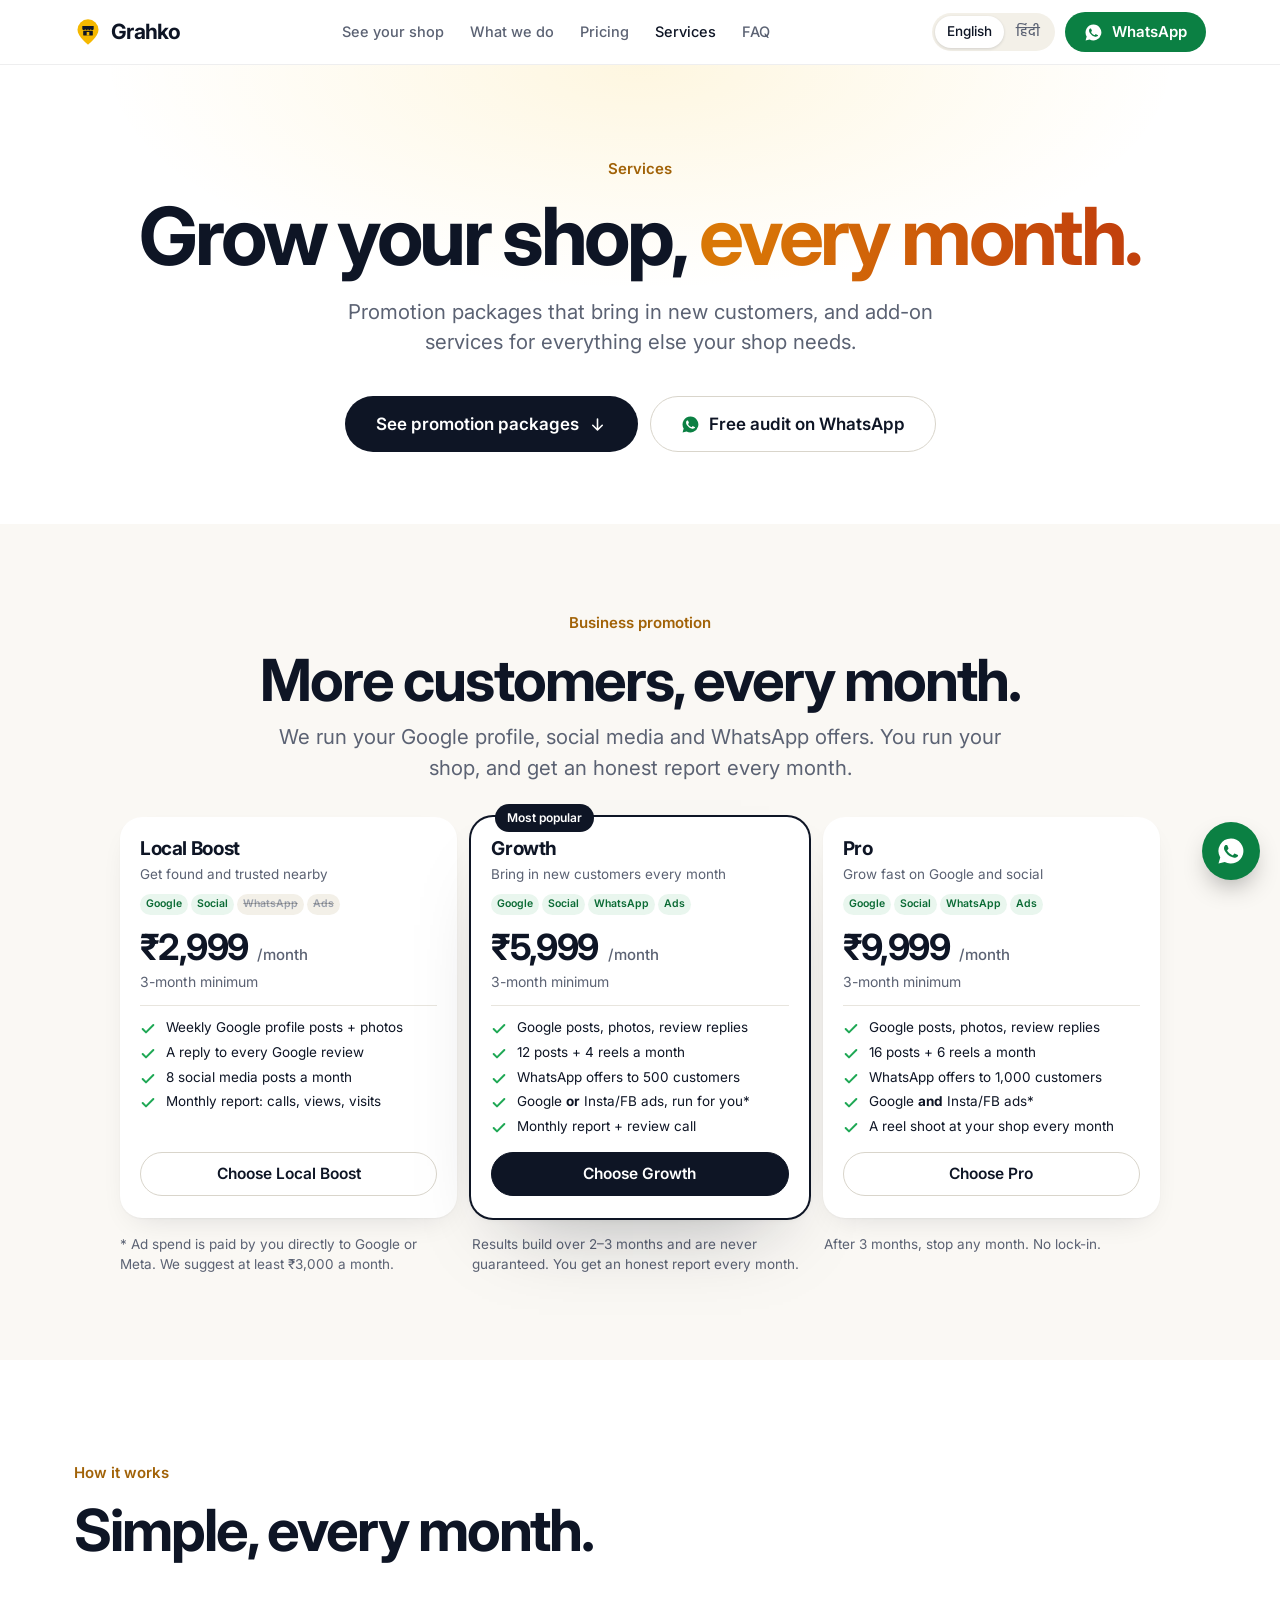
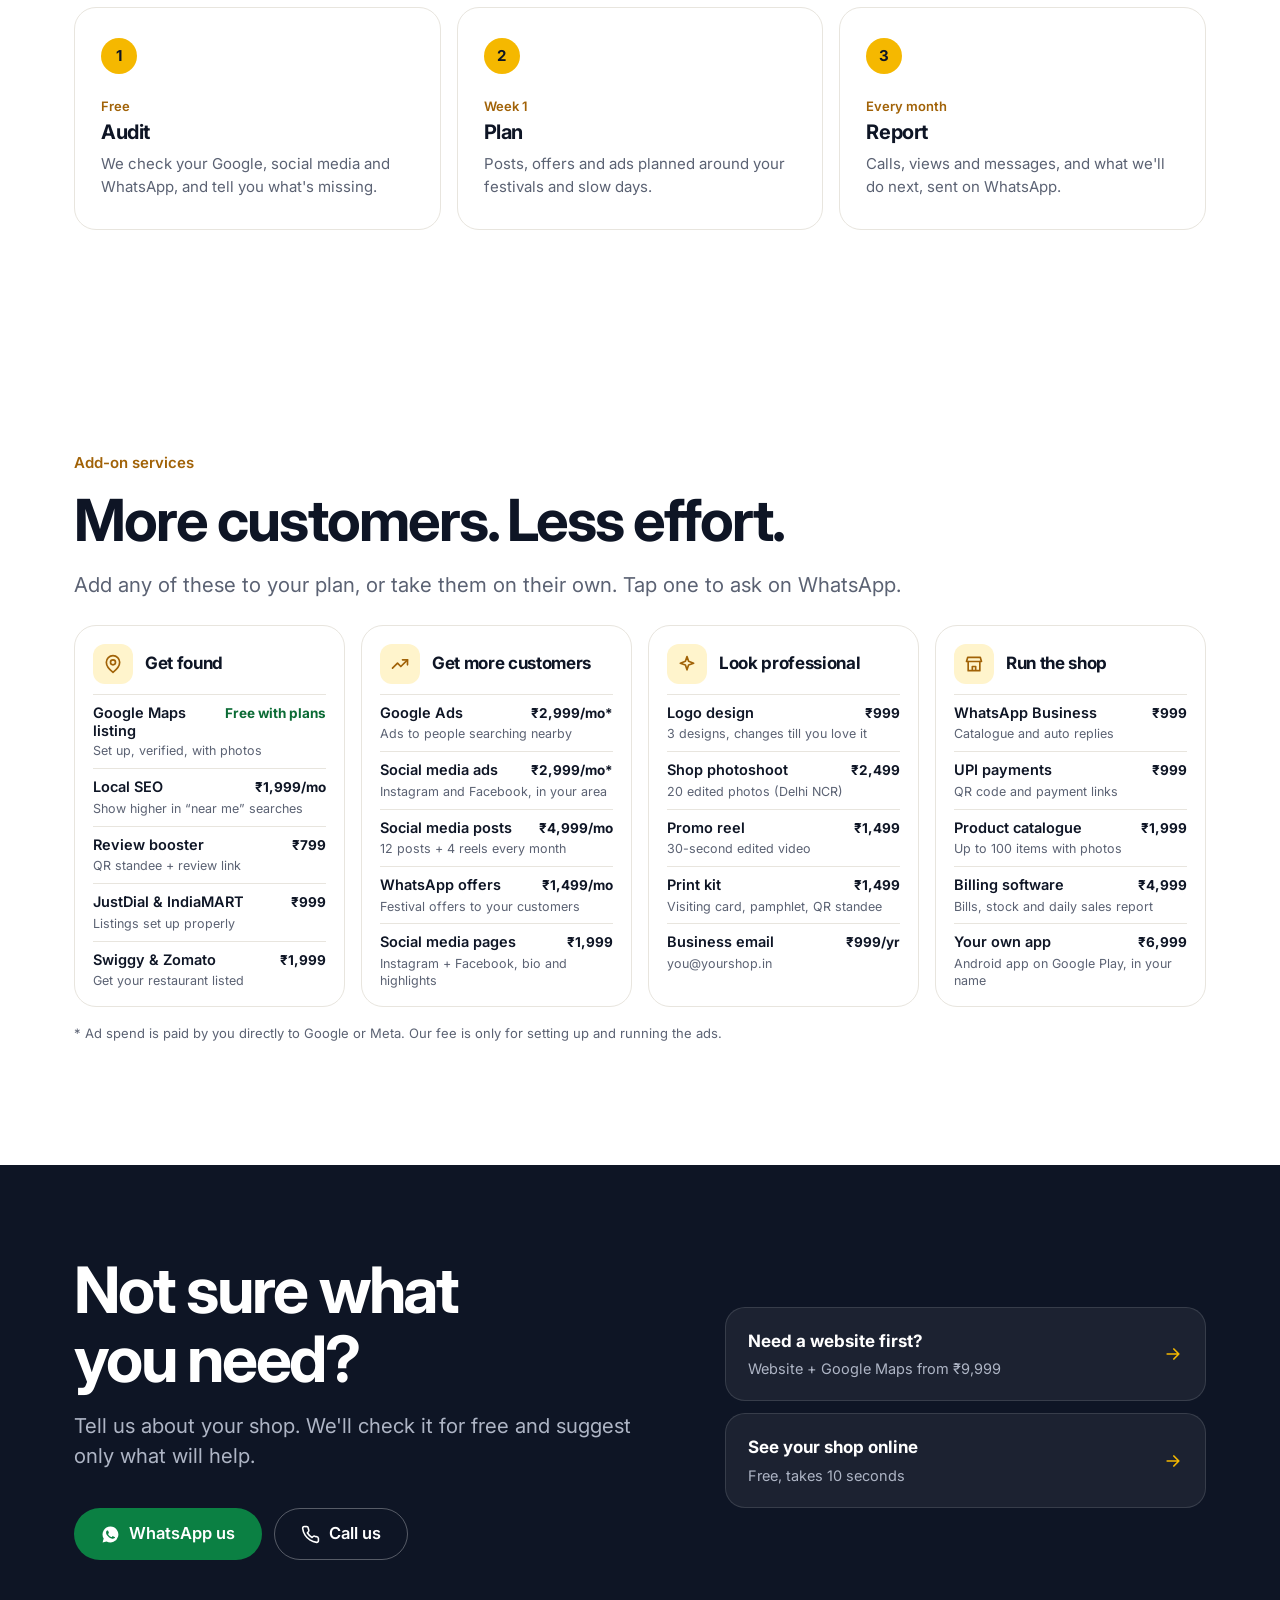
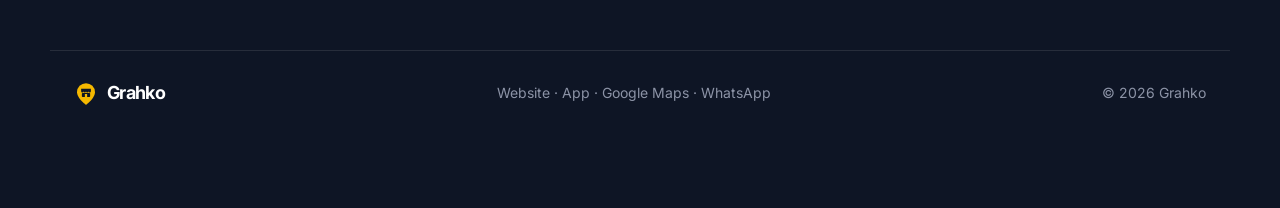
==== services.html @ cca37cfd "Services page with promotion packages; calmer mobile layout - New Services page (services.html, /ser" ====
<!doctype html>
<html lang="en" data-lang="en">
<head>
<meta charset="utf-8">
<meta name="viewport" content="width=device-width, initial-scale=1">
<title>Services: business promotion and add-ons | Grahko</title>
<meta name="description" content="Monthly business promotion for shops (Google profile, social media, WhatsApp offers and ads) and 20 add-on services: logo, photoshoot, reels, UPI payments, billing software and more. From Grahko.">
<meta name="robots" content="index,follow,max-image-preview:large">
<link rel="canonical" href="https://grahko.in/services">
<link rel="alternate" hreflang="en-IN" href="https://grahko.in/services">
<link rel="alternate" hreflang="hi-IN" href="https://grahko.in/services?lang=hi">
<link rel="alternate" hreflang="x-default" href="https://grahko.in/services">
<meta name="theme-color" content="#FFFFFF">
<link rel="icon" href="data:image/svg+xml,%3Csvg xmlns='http://www.w3.org/2000/svg' viewBox='0 0 64 64'%3E%3Cpath d='M32 61S8 43 8 27a24 24 0 0 1 48 0c0 16-24 34-24 34z' fill='%23F5B800'/%3E%3Cpath d='M19 18h26v6.5a3.25 3.25 0 0 1-6.5 0 3.25 3.25 0 0 1-6.5 0 3.25 3.25 0 0 1-6.5 0 3.25 3.25 0 0 1-6.5 0z' fill='%230E1525'/%3E%3Crect x='21' y='29' width='22' height='11' rx='2' fill='%230E1525'/%3E%3Crect x='29' y='32' width='6' height='8' fill='%23F5B800'/%3E%3C/svg%3E">
<meta property="og:type" content="website">
<meta property="og:site_name" content="Grahko">
<meta property="og:title" content="Grow your shop, every month | Grahko">
<meta property="og:description" content="Business promotion packages from ₹2,999 a month, and 20 add-on services for shops.">
<meta property="og:url" content="https://grahko.in/services">
<meta property="og:image" content="https://grahko.in/og-image.png">
<meta property="og:image:width" content="1200">
<meta property="og:image:height" content="630">
<meta property="og:locale" content="en_IN">
<meta property="og:locale:alternate" content="hi_IN">
<meta name="twitter:card" content="summary_large_image">
<meta name="twitter:title" content="Grow your shop, every month | Grahko">
<meta name="twitter:image" content="https://grahko.in/og-image.png">
<script type="application/ld+json">
{
 "@context": "https://schema.org",
 "@type": "OfferCatalog",
 "name": "Grahko business promotion packages",
 "url": "https://grahko.in/services",
 "provider": { "@id": "https://grahko.in/#business" },
 "itemListElement": [
  { "@type": "Offer", "price": "2999", "priceCurrency": "INR", "itemOffered": { "@type": "Service", "name": "Local Boost", "description": "Weekly Google Business Profile posts and photos, replies to every review, 8 social media posts a month and a monthly report" } },
  { "@type": "Offer", "price": "5999", "priceCurrency": "INR", "itemOffered": { "@type": "Service", "name": "Growth", "description": "Google profile upkeep, 12 posts and 4 reels a month, WhatsApp offers to 500 customers, and Google or Instagram/Facebook ads managed (ad spend separate)" } },
  { "@type": "Offer", "price": "9999", "priceCurrency": "INR", "itemOffered": { "@type": "Service", "name": "Pro", "description": "Google profile upkeep, 16 posts and 6 reels a month, WhatsApp offers to 1,000 customers, Google and Instagram/Facebook ads managed, a monthly reel shoot and a planning call" } }
 ]
}
</script>
<link rel="preconnect" href="https://fonts.googleapis.com">
<link rel="preconnect" href="https://fonts.gstatic.com" crossorigin>
<link href="https://fonts.googleapis.com/css2?family=Inter:wght@400;500;600;700;800&family=Hind:wght@400;500;600;700&display=swap" rel="stylesheet">
<link rel="stylesheet" href="styles.css">
</head>
<body class="page-services">

<svg width="0" height="0" style="position:absolute" aria-hidden="true">
  <symbol id="logo" viewBox="0 0 64 64"><path d="M32 61S8 43 8 27a24 24 0 0 1 48 0c0 16-24 34-24 34z" fill="#F5B800"/><path d="M19 18h26v6.5a3.25 3.25 0 0 1-6.5 0 3.25 3.25 0 0 1-6.5 0 3.25 3.25 0 0 1-6.5 0 3.25 3.25 0 0 1-6.5 0z" fill="#0E1525"/><rect x="21" y="29" width="22" height="11" rx="2" fill="#0E1525"/><rect x="29" y="32" width="6" height="8" fill="#F5B800"/></symbol>
  <symbol id="i-wa" viewBox="0 0 24 24"><path fill="currentColor" d="M12 2a10 10 0 0 0-8.6 15.1L2 22l5-1.3A10 10 0 1 0 12 2Zm5.3 14.1c-.2.6-1.3 1.2-1.8 1.2-.5.1-1 .2-3.3-.7-2.8-1.1-4.5-3.9-4.7-4.1-.1-.2-1.1-1.5-1.1-2.8s.7-2 .9-2.3c.2-.3.5-.3.7-.3h.5c.2 0 .4 0 .6.5l.8 2c.1.2.1.4 0 .5l-.4.6-.4.4c-.1.2-.3.3-.1.6.2.3.8 1.3 1.7 2.1 1.2 1 2.1 1.3 2.4 1.5.3.1.5.1.6-.1l.9-1c.2-.3.4-.2.6-.1l1.9.9c.3.1.5.2.5.3.1.2.1.7-.1 1.3Z"/></symbol>
  <symbol id="i-globe" viewBox="0 0 24 24"><circle cx="12" cy="12" r="10"/><path d="M2 12h20M12 2a15.3 15.3 0 0 1 4 10 15.3 15.3 0 0 1-4 10 15.3 15.3 0 0 1-4-10 15.3 15.3 0 0 1 4-10z"/></symbol>
  <symbol id="i-phone" viewBox="0 0 24 24"><rect x="5" y="2" width="14" height="20" rx="3"/><path d="M11 18h2"/></symbol>
  <symbol id="i-pin" viewBox="0 0 24 24"><path d="M20 10c0 6-8 12-8 12s-8-6-8-12a8 8 0 0 1 16 0Z"/><circle cx="12" cy="10" r="3"/></symbol>
  <symbol id="i-chat" viewBox="0 0 24 24"><path d="M7.9 20A9 9 0 1 0 4 16.1L2 22Z"/></symbol>
  <symbol id="i-call" viewBox="0 0 24 24"><path d="M22 16.9v3a2 2 0 0 1-2.2 2 19.8 19.8 0 0 1-8.6-3.1 19.5 19.5 0 0 1-6-6A19.8 19.8 0 0 1 2.1 4.2 2 2 0 0 1 4.1 2h3a2 2 0 0 1 2 1.7c.1.9.4 1.8.7 2.7a2 2 0 0 1-.5 2.1L8 9.8a16 16 0 0 0 6 6l1.3-1.3a2 2 0 0 1 2.1-.4c.9.3 1.8.6 2.7.7a2 2 0 0 1 1.7 2Z"/></symbol>
  <symbol id="i-check" viewBox="0 0 24 24"><path d="M20 6 9 17l-5-5"/></symbol>
  <symbol id="i-x" viewBox="0 0 24 24"><path d="M18 6 6 18M6 6l12 12"/></symbol>
  <symbol id="i-arrow" viewBox="0 0 24 24"><path d="M5 12h14M13 6l6 6-6 6"/></symbol>
  <symbol id="i-down" viewBox="0 0 24 24"><path d="M12 5v14M6 13l6 6 6-6"/></symbol>
  <symbol id="i-mic" viewBox="0 0 24 24"><rect x="9" y="2" width="6" height="12" rx="3"/><path d="M19 10v2a7 7 0 0 1-14 0v-2M12 19v3"/></symbol>
  <symbol id="i-camera" viewBox="0 0 24 24"><path d="M14.5 4h-5L7 7H4a2 2 0 0 0-2 2v9a2 2 0 0 0 2 2h16a2 2 0 0 0 2-2V9a2 2 0 0 0-2-2h-3z"/><circle cx="12" cy="13" r="3"/></symbol>
  <symbol id="i-sound" viewBox="0 0 24 24"><path d="M11 5 6 9H2v6h4l5 4z"/><path d="M15.5 8.5a5 5 0 0 1 0 7M19 5a10 10 0 0 1 0 14"/></symbol>
  <symbol id="i-share" viewBox="0 0 24 24"><circle cx="18" cy="5" r="3"/><circle cx="6" cy="12" r="3"/><circle cx="18" cy="19" r="3"/><path d="m8.6 13.5 6.8 4M15.4 6.5l-6.8 4"/></symbol>
  <symbol id="i-copy" viewBox="0 0 24 24"><rect x="9" y="9" width="13" height="13" rx="2"/><path d="M5 15H4a2 2 0 0 1-2-2V4a2 2 0 0 1 2-2h9a2 2 0 0 1 2 2v1"/></symbol>
  <symbol id="i-mail" viewBox="0 0 24 24"><rect x="2" y="4" width="20" height="16" rx="2"/><path d="m22 7-10 6L2 7"/></symbol>
  <symbol id="i-menu" viewBox="0 0 24 24"><path d="M4 8h16M4 16h16"/></symbol>
  <symbol id="i-store" viewBox="0 0 24 24"><path d="M3 9h18l-1.5-5h-15z"/><path d="M5 9v11h14V9M10 20v-5h4v5"/></symbol>
  <symbol id="i-calc" viewBox="0 0 24 24"><path d="M3 17l6-6 4 4 8-8"/><path d="M15 7h6v6"/></symbol>
  <symbol id="i-scale" viewBox="0 0 24 24"><path d="M12 3v18M5 21h14M3 7h18M6 7l-3 7a3 3 0 0 0 6 0zM18 7l-3 7a3 3 0 0 0 6 0z"/></symbol>
  <symbol id="i-tag" viewBox="0 0 24 24"><path d="M12.6 2.6A2 2 0 0 0 11.2 2H4a2 2 0 0 0-2 2v7.2a2 2 0 0 0 .6 1.4l8.7 8.7a2.4 2.4 0 0 0 3.4 0l6.6-6.6a2.4 2.4 0 0 0 0-3.4z"/><circle cx="7.5" cy="7.5" r="1.5"/></symbol>
  <symbol id="i-steps" viewBox="0 0 24 24"><circle cx="12" cy="12" r="10"/><path d="M12 6v6l4 2"/></symbol>
  <symbol id="i-info" viewBox="0 0 24 24"><circle cx="12" cy="12" r="10"/><path d="M12 16v-4M12 8h.01"/></symbol>
  <symbol id="i-help" viewBox="0 0 24 24"><circle cx="12" cy="12" r="10"/><path d="M9.1 9a3 3 0 0 1 5.8 1c0 2-3 3-3 3M12 17h.01"/></symbol>
  <symbol id="i-calendar" viewBox="0 0 24 24"><rect x="3" y="4" width="18" height="18" rx="2"/><path d="M16 2v4M8 2v4M3 10h18"/></symbol>
  <symbol id="i-chart" viewBox="0 0 24 24"><path d="M3 3v18h18M7 16v-4M12 16V8M17 16v-7"/></symbol>
  <symbol id="i-spark" viewBox="0 0 24 24"><path d="M12 3l1.9 5.8L20 11l-6.1 2.2L12 19l-1.9-5.8L4 11l6.1-2.2z"/></symbol>
  <symbol id="i-gift" viewBox="0 0 24 24"><rect x="3" y="8" width="18" height="4" rx="1"/><path d="M12 8v13M19 12v7a2 2 0 0 1-2 2H7a2 2 0 0 1-2-2v-7M7.5 8a2.5 2.5 0 0 1 0-5C11 3 12 8 12 8s1-5 4.5-5a2.5 2.5 0 0 1 0 5"/></symbol>
  <symbol id="i-cart" viewBox="0 0 24 24"><circle cx="8" cy="21" r="1"/><circle cx="19" cy="21" r="1"/><path d="M2 2h3l2.7 12.4a2 2 0 0 0 2 1.6h9.7a2 2 0 0 0 2-1.6L23 6H6"/></symbol>
</svg>
<!-- ============ NAV ============ -->
<nav id="nav">
  <div class="wrap">
    <a href="/" class="logo" aria-label="Grahko, home"><svg aria-hidden="true"><use href="#logo"/></svg>Grahko</a>
    <div class="nav-links">
      <a href="/#studio" data-sec="studio"><span class="hi">अपनी दुकान देखिए</span><span class="en">See your shop</span></a>
      <a href="/#services" data-sec="services"><span class="hi">हम क्या करते हैं</span><span class="en">What we do</span></a>
      <a href="/#pricing" data-sec="pricing"><span class="hi">दाम</span><span class="en">Pricing</span></a>
      <a href="services.html" data-page="services" aria-current="page"><span class="hi">सर्विस</span><span class="en">Services</span></a>
      <a href="/#faq" data-sec="faq"><span class="hi">सवाल</span><span class="en">FAQ</span></a>
    </div>
    <div class="nav-right">
      <div class="offer-wrap" id="fest">
        <button type="button" class="offer-pill" id="offerBtn" aria-expanded="false" aria-controls="offerPop"><span class="live" aria-hidden="true"></span><svg class="i" aria-hidden="true"><use href="#i-gift"/></svg><span class="op-txt"><span class="en"><span class="js-fest-name"></span> offer</span><span class="hi"><span class="js-fest-name"></span> ऑफर</span></span></button>
        <div class="offer-pop" id="offerPop" hidden>
          <span class="op-eyebrow"><span class="en"><span class="js-fest-name"></span> offer</span><span class="hi"><span class="js-fest-name"></span> ऑफर</span></span>
          <b class="op-big"><span class="en">Save up to <span class="js-fest-save"></span></span><span class="hi"><span class="js-fest-save"></span> तक की बचत</span></b>
          <p><span class="en">On every plan. Festival shoppers search Google first, so get online before the rush.</span><span class="hi">हर प्लान पर। त्योहार में लोग पहले Google पर ही ढूंढते हैं, इसलिए भीड़ से पहले ऑनलाइन आइए।</span></p>
          <span class="op-count"><span class="live" aria-hidden="true"></span><span class="en"><span class="js-fest-count"></span></span><span class="hi"><span class="js-fest-count"></span></span></span>
          <a class="btn btn-dark btn-sm" href="/#pricing"><span class="en">See offer prices</span><span class="hi">ऑफर वाले दाम देखें</span><svg class="i" aria-hidden="true"><use href="#i-arrow"/></svg></a>
        </div>
      </div>
      <div class="lang" role="group" aria-label="Language">
        <button type="button" data-set-lang="en" aria-pressed="true">English</button>
        <button type="button" data-set-lang="hi" aria-pressed="false">हिंदी</button>
      </div>
      <a class="btn btn-wa btn-sm nav-wa js-wa" href="#"><svg class="i i-fill" aria-hidden="true"><use href="#i-wa"/></svg>WhatsApp</a>
      <button type="button" class="menu-btn" id="menuBtn" aria-expanded="false" aria-controls="menu" aria-label="Menu"><svg class="i" aria-hidden="true"><use href="#i-menu"/></svg></button>
    </div>
  </div>
</nav>
<!-- Slide-in menu (phones and small laptops) -->
<div class="menu" id="menu" hidden>
  <div class="menu-sheet" role="dialog" aria-modal="true" aria-label="Menu">
    <div class="menu-head">
      <span class="logo"><svg aria-hidden="true"><use href="#logo"/></svg>Grahko</span>
      <button type="button" class="menu-close" id="menuClose" aria-label="Close"><svg class="i" aria-hidden="true"><use href="#i-x"/></svg></button>
    </div>
    <div class="menu-links">
      <a href="/#studio" data-sec="studio"><svg class="i" aria-hidden="true"><use href="#i-store"/></svg><span class="hi">अपनी दुकान देखिए</span><span class="en">See your shop</span></a>
      <a href="/#services" data-sec="services"><svg class="i" aria-hidden="true"><use href="#i-globe"/></svg><span class="hi">हम क्या करते हैं</span><span class="en">What we do</span></a>
      <a href="/#calc" data-sec="calc"><svg class="i" aria-hidden="true"><use href="#i-calc"/></svg><span class="hi">कितना फायदा</span><span class="en">Your gain</span></a>
      <a href="/#why" data-sec="why"><svg class="i" aria-hidden="true"><use href="#i-scale"/></svg><span class="hi">हम ही क्यों</span><span class="en">Why Grahko</span></a>
      <a href="/#pricing" data-sec="pricing"><svg class="i" aria-hidden="true"><use href="#i-tag"/></svg><span class="hi">दाम</span><span class="en">Pricing</span></a>
      <a href="services.html" data-page="services" aria-current="page"><svg class="i" aria-hidden="true"><use href="#i-spark"/></svg><span class="hi">सर्विस: प्रमोशन और ऐड-ऑन</span><span class="en">Services: promotion & add-ons</span></a>
      <a href="/#how" data-sec="how"><svg class="i" aria-hidden="true"><use href="#i-steps"/></svg><span class="hi">काम कैसे होता है</span><span class="en">How it works</span></a>
      <a href="/#work" data-sec="work"><svg class="i" aria-hidden="true"><use href="#i-info"/></svg><span class="hi">हमारे बारे में</span><span class="en">About us</span></a>
      <a href="/#faq" data-sec="faq"><svg class="i" aria-hidden="true"><use href="#i-help"/></svg><span class="hi">आपके सवाल</span><span class="en">FAQ</span></a>
      <a href="/#contact" data-sec="contact"><svg class="i" aria-hidden="true"><use href="#i-call"/></svg><span class="hi">संपर्क और पेमेंट</span><span class="en">Contact & payment</span></a>
    </div>
    <div class="menu-cta">
      <a class="btn btn-wa js-wa" href="#"><svg class="i i-fill" aria-hidden="true"><use href="#i-wa"/></svg>WhatsApp</a>
      <a class="btn btn-line js-call" href="#"><svg class="i" aria-hidden="true"><use href="#i-call"/></svg><span class="hi">कॉल करें</span><span class="en">Call</span></a>
    </div>
  </div>
</div>

<!-- ============ PAGE HERO ============ -->
<header class="page-hero" id="top">
  <div class="wrap">
    <span class="eyebrow"><span class="en">Services</span><span class="hi">सर्विस</span></span>
    <h1><span class="en">Grow your shop, <span class="soft">every month.</span></span><span class="hi">हर महीने, <span class="soft">ज़्यादा ग्राहक।</span></span></h1>
    <p class="lede"><span class="en">Promotion packages that bring in new customers, and add-on services for everything else your shop needs.</span><span class="hi">नए ग्राहक लाने वाले प्रमोशन पैकेज, और दुकान की बाकी हर ज़रूरत के लिए ऐड-ऑन सर्विस।</span></p>
    <div class="hero-cta">
      <a class="btn btn-dark" href="#promotion"><span class="en">See promotion packages</span><span class="hi">प्रमोशन पैकेज देखें</span><svg class="i" aria-hidden="true"><use href="#i-down"/></svg></a>
      <a class="btn btn-line js-audit" href="#"><svg class="i i-fill" style="color:var(--wa)" aria-hidden="true"><use href="#i-wa"/></svg><span class="en">Free audit on WhatsApp</span><span class="hi">WhatsApp पर फ्री जाँच</span></a>
    </div>
  </div>
</header>

<!-- ============ BUSINESS PROMOTION ============ -->
<section class="sand" id="promotion">
  <div class="wrap">
    <div class="head center reveal">
      <span class="eyebrow"><span class="en">Business promotion</span><span class="hi">बिज़नेस प्रमोशन</span></span>
      <h2><span class="en">More customers, every month.</span><span class="hi">हर महीने, नए ग्राहक।</span></h2>
      <p class="lede"><span class="en">We run your Google profile, social media and WhatsApp offers. You run your shop, and get an honest report every month.</span><span class="hi">आपका Google प्रोफाइल, सोशल मीडिया और WhatsApp ऑफर हम चलाएँगे। आप दुकान चलाइए, हर महीने सच्ची रिपोर्ट पाइए।</span></p>
    </div>
    <p class="swipe-hint"><span class="hi">खिसकाकर तीनों पैकेज देखिए →</span><span class="en">Swipe to see all three →</span></p>
    <div class="plans promo-plans">
      <div class="plan">
        <h3>Local Boost</h3>
        <p class="for"><span class="en">Get found and trusted nearby</span><span class="hi">पास के लोग ढूंढें और भरोसा करें</span></p>
        <div class="incl"><span class="on">Google</span><span class="on">Social</span><span>WhatsApp</span><span><span class="en">Ads</span><span class="hi">ऐड</span></span></div>
        <div class="price">₹2,999<small><span class="en">/month</span><span class="hi">/महीना</span></small></div>
        <div class="once"><span class="en">3-month minimum</span><span class="hi">कम से कम 3 महीने</span></div>
        <ul>
          <li><span class="en">Weekly Google profile posts + photos</span><span class="hi">हर हफ्ते Google पर पोस्ट + फोटो</span></li>
          <li><span class="en">A reply to every Google review</span><span class="hi">हर Google रिव्यू का जवाब</span></li>
          <li><span class="en">8 social media posts a month</span><span class="hi">हर महीने 8 सोशल मीडिया पोस्ट</span></li>
          <li><span class="en">Monthly report: calls, views, visits</span><span class="hi">हर महीने रिपोर्ट: कॉल, व्यू, विज़िट</span></li>
        </ul>
        <a class="btn btn-line js-pack" href="#" data-en="Local Boost promotion package (₹2,999/month)" data-hi="लोकल बूस्ट प्रमोशन पैकेज (₹2,999/महीना)"><span class="en">Choose Local Boost</span><span class="hi">लोकल बूस्ट चुनें</span></a>
      </div>
      <div class="plan is-rec">
        <span class="rec-tag"><span class="en">Most popular</span><span class="hi">सबसे ज़्यादा पसंद</span></span>
        <h3>Growth</h3>
        <p class="for"><span class="en">Bring in new customers every month</span><span class="hi">हर महीने नए ग्राहक लाइए</span></p>
        <div class="incl"><span class="on">Google</span><span class="on">Social</span><span class="on">WhatsApp</span><span class="on"><span class="en">Ads</span><span class="hi">ऐड</span></span></div>
        <div class="price">₹5,999<small><span class="en">/month</span><span class="hi">/महीना</span></small></div>
        <div class="once"><span class="en">3-month minimum</span><span class="hi">कम से कम 3 महीने</span></div>
        <ul>
          <li><span class="en">Google posts, photos, review replies</span><span class="hi">Google पर पोस्ट, फोटो, रिव्यू जवाब</span></li>
          <li><span class="en">12 posts + 4 reels a month</span><span class="hi">हर महीने 12 पोस्ट + 4 रील</span></li>
          <li><span class="en">WhatsApp offers to 500 customers</span><span class="hi">500 ग्राहकों तक WhatsApp ऑफर</span></li>
          <li><span class="en">Google <b>or</b> Insta/FB ads, run for you*</span><span class="hi">Google <b>या</b> Insta/FB ऐड, हम चलाएँगे*</span></li>
          <li><span class="en">Monthly report + review call</span><span class="hi">हर महीने रिपोर्ट + बातचीत</span></li>
        </ul>
        <a class="btn btn-line js-pack" href="#" data-en="Growth promotion package (₹5,999/month)" data-hi="ग्रोथ प्रमोशन पैकेज (₹5,999/महीना)"><span class="en">Choose Growth</span><span class="hi">ग्रोथ चुनें</span></a>
      </div>
      <div class="plan">
        <h3>Pro</h3>
        <p class="for"><span class="en">Grow fast on Google and social</span><span class="hi">Google और सोशल पर तेज़ी से बढ़िए</span></p>
        <div class="incl"><span class="on">Google</span><span class="on">Social</span><span class="on">WhatsApp</span><span class="on"><span class="en">Ads</span><span class="hi">ऐड</span></span></div>
        <div class="price">₹9,999<small><span class="en">/month</span><span class="hi">/महीना</span></small></div>
        <div class="once"><span class="en">3-month minimum</span><span class="hi">कम से कम 3 महीने</span></div>
        <ul>
          <li><span class="en">Google posts, photos, review replies</span><span class="hi">Google पर पोस्ट, फोटो, रिव्यू जवाब</span></li>
          <li><span class="en">16 posts + 6 reels a month</span><span class="hi">हर महीने 16 पोस्ट + 6 रील</span></li>
          <li><span class="en">WhatsApp offers to 1,000 customers</span><span class="hi">1,000 ग्राहकों तक WhatsApp ऑफर</span></li>
          <li><span class="en">Google <b>and</b> Insta/FB ads*</span><span class="hi">Google <b>और</b> Insta/FB दोनों ऐड*</span></li>
          <li><span class="en">A reel shoot at your shop every month</span><span class="hi">हर महीने दुकान पर रील शूट</span></li>
        </ul>
        <a class="btn btn-line js-pack" href="#" data-en="Pro promotion package (₹9,999/month)" data-hi="प्रो प्रमोशन पैकेज (₹9,999/महीना)"><span class="en">Choose Pro</span><span class="hi">प्रो चुनें</span></a>
      </div>
    </div>
    <ul class="promo-notes reveal">
      <li><span class="en">* Ad spend is paid by you directly to Google or Meta. We suggest at least ₹3,000 a month.</span><span class="hi">* ऐड का खर्चा आप सीधे Google या Meta को देते हैं। कम से कम ₹3,000 महीना रखिए।</span></li>
      <li><span class="en">Results build over 2–3 months and are never guaranteed. You get an honest report every month.</span><span class="hi">नतीजे 2–3 महीने में दिखते हैं, गारंटी कोई नहीं दे सकता। हर महीने सच्ची रिपोर्ट मिलेगी।</span></li>
      <li><span class="en">After 3 months, stop any month. No lock-in.</span><span class="hi">3 महीने के बाद जब चाहें बंद करें। कोई बंधन नहीं।</span></li>
    </ul>
  </div>
</section>

<!-- ============ HOW PROMOTION WORKS ============ -->
<section id="promo-how">
  <div class="wrap">
    <div class="head reveal">
      <span class="eyebrow"><span class="en">How it works</span><span class="hi">कैसे होता है</span></span>
      <h2><span class="en">Simple, every month.</span><span class="hi">हर महीने, आसान।</span></h2>
    </div>
    <div class="steps steps-3">
      <div class="step reveal"><div class="when"><span class="en">Free</span><span class="hi">फ्री</span></div><h3><span class="en">Audit</span><span class="hi">जाँच</span></h3><p><span class="en">We check your Google, social media and WhatsApp, and tell you what's missing.</span><span class="hi">हम आपका Google, सोशल मीडिया और WhatsApp देखकर बताते हैं कि क्या कमी है।</span></p></div>
      <div class="step reveal"><div class="when"><span class="en">Week 1</span><span class="hi">पहला हफ्ता</span></div><h3><span class="en">Plan</span><span class="hi">प्लान</span></h3><p><span class="en">Posts, offers and ads planned around your festivals and slow days.</span><span class="hi">आपके त्योहार और कम बिक्री वाले दिनों के हिसाब से पोस्ट, ऑफर और ऐड।</span></p></div>
      <div class="step reveal"><div class="when"><span class="en">Every month</span><span class="hi">हर महीने</span></div><h3><span class="en">Report</span><span class="hi">रिपोर्ट</span></h3><p><span class="en">Calls, views and messages, and what we'll do next, sent on WhatsApp.</span><span class="hi">कितने कॉल, व्यू और मैसेज आए, और आगे क्या करेंगे, WhatsApp पर।</span></p></div>
    </div>
  </div>
</section>

<!-- ============ ADD-ON SERVICES ============ -->
<section id="addons">
  <div class="wrap">
    <div class="head reveal">
      <span class="eyebrow"><span class="en">Add-on services</span><span class="hi">ऐड-ऑन सर्विस</span></span>
      <h2><span class="en">More customers. Less effort.</span><span class="hi">ज़्यादा ग्राहक, कम मेहनत।</span></h2>
      <p class="lede"><span class="en">Add any of these to your plan, or take them on their own. Tap one to ask on WhatsApp.</span><span class="hi">इनमें से कुछ भी अपने प्लान में जोड़िए या अलग से लीजिए। किसी पर भी टैप करके WhatsApp पर पूछिए।</span></p>
    </div>
    <div class="addons">
      <div class="ad-group reveal">
        <div class="ad-head"><span class="svc-ic"><svg class="i" aria-hidden="true"><use href="#i-pin"/></svg></span><h3><span class="en">Get found</span><span class="hi">ग्राहक आपको ढूंढें</span></h3></div>
        <ul>
          <li><a class="js-addon" href="#" data-en="Google Maps listing" data-hi="Google Maps पर दुकान"><span class="ad-top"><b><span class="en">Google Maps listing</span><span class="hi">Google Maps पर दुकान</span></b><em class="free"><span class="en">Free with plans</span><span class="hi">प्लान में फ्री</span></em></span><small><span class="en">Set up, verified, with photos</span><span class="hi">सेटअप, वेरिफ़िकेशन और फोटो</span></small></a></li>
          <li><a class="js-addon" href="#" data-en="Local SEO" data-hi="लोकल SEO"><span class="ad-top"><b><span class="en">Local SEO</span><span class="hi">लोकल SEO</span></b><em><span class="en">₹1,999/mo</span><span class="hi">₹1,999/माह</span></em></span><small><span class="en">Show higher in “near me” searches</span><span class="hi">“पास में” वाली खोज में ऊपर दिखें</span></small></a></li>
          <li><a class="js-addon" href="#" data-en="Google review booster" data-hi="रिव्यू बूस्टर"><span class="ad-top"><b><span class="en">Review booster</span><span class="hi">रिव्यू बूस्टर</span></b><em>₹799</em></span><small><span class="en">QR standee + review link</span><span class="hi">QR स्टैंडी + रिव्यू लिंक</span></small></a></li>
          <li><a class="js-addon" href="#" data-en="JustDial and IndiaMART listing" data-hi="JustDial और IndiaMART लिस्टिंग"><span class="ad-top"><b>JustDial & IndiaMART</b><em>₹999</em></span><small><span class="en">Listings set up properly</span><span class="hi">लिस्टिंग सही तरीके से सेटअप</span></small></a></li>
          <li><a class="js-addon" href="#" data-en="Swiggy and Zomato listing" data-hi="Swiggy और Zomato लिस्टिंग"><span class="ad-top"><b>Swiggy & Zomato</b><em>₹1,999</em></span><small><span class="en">Get your restaurant listed</span><span class="hi">रेस्टोरेंट लिस्ट करवाने में मदद</span></small></a></li>
        </ul>
      </div>
      <div class="ad-group reveal">
        <div class="ad-head"><span class="svc-ic"><svg class="i" aria-hidden="true"><use href="#i-calc"/></svg></span><h3><span class="en">Get more customers</span><span class="hi">ज़्यादा ग्राहक लाएँ</span></h3></div>
        <ul>
          <li><a class="js-addon" href="#" data-en="Google Ads" data-hi="Google ऐड"><span class="ad-top"><b><span class="en">Google Ads</span><span class="hi">Google ऐड</span></b><em><span class="en">₹2,999/mo*</span><span class="hi">₹2,999/माह*</span></em></span><small><span class="en">Ads to people searching nearby</span><span class="hi">पास में खोजने वालों को आपका ऐड</span></small></a></li>
          <li><a class="js-addon" href="#" data-en="Instagram and Facebook ads" data-hi="Instagram और Facebook ऐड"><span class="ad-top"><b><span class="en">Social media ads</span><span class="hi">सोशल मीडिया ऐड</span></b><em><span class="en">₹2,999/mo*</span><span class="hi">₹2,999/माह*</span></em></span><small><span class="en">Instagram and Facebook, in your area</span><span class="hi">Instagram और Facebook, आपके इलाके में</span></small></a></li>
          <li><a class="js-addon" href="#" data-en="Social media management" data-hi="सोशल मीडिया मैनेजमेंट"><span class="ad-top"><b><span class="en">Social media posts</span><span class="hi">सोशल मीडिया पोस्ट</span></b><em><span class="en">₹4,999/mo</span><span class="hi">₹4,999/माह</span></em></span><small><span class="en">12 posts + 4 reels every month</span><span class="hi">हर महीने 12 पोस्ट + 4 रील</span></small></a></li>
          <li><a class="js-addon" href="#" data-en="WhatsApp offer messages" data-hi="WhatsApp ऑफर मैसेज"><span class="ad-top"><b><span class="en">WhatsApp offers</span><span class="hi">WhatsApp ऑफर</span></b><em><span class="en">₹1,499/mo</span><span class="hi">₹1,499/माह</span></em></span><small><span class="en">Festival offers to your customers</span><span class="hi">त्योहार के ऑफर आपके ग्राहकों तक</span></small></a></li>
          <li><a class="js-addon" href="#" data-en="Instagram and Facebook page setup" data-hi="Instagram और Facebook पेज सेटअप"><span class="ad-top"><b><span class="en">Social media pages</span><span class="hi">सोशल मीडिया पेज</span></b><em>₹1,999</em></span><small><span class="en">Instagram + Facebook, bio and highlights</span><span class="hi">Instagram + Facebook, बायो और हाइलाइट्स</span></small></a></li>
        </ul>
      </div>
      <div class="ad-group reveal">
        <div class="ad-head"><span class="svc-ic"><svg class="i" aria-hidden="true"><use href="#i-spark"/></svg></span><h3><span class="en">Look professional</span><span class="hi">प्रोफेशनल पहचान</span></h3></div>
        <ul>
          <li><a class="js-addon" href="#" data-en="Logo design" data-hi="लोगो डिज़ाइन"><span class="ad-top"><b><span class="en">Logo design</span><span class="hi">लोगो डिज़ाइन</span></b><em>₹999</em></span><small><span class="en">3 designs, changes till you love it</span><span class="hi">3 डिज़ाइन, पसंद आने तक बदलाव</span></small></a></li>
          <li><a class="js-addon" href="#" data-en="Shop photoshoot" data-hi="दुकान का फोटोशूट"><span class="ad-top"><b><span class="en">Shop photoshoot</span><span class="hi">दुकान का फोटोशूट</span></b><em>₹2,499</em></span><small><span class="en">20 edited photos (Delhi NCR)</span><span class="hi">20 एडिट की हुई फोटो (दिल्ली NCR)</span></small></a></li>
          <li><a class="js-addon" href="#" data-en="Promo reel" data-hi="प्रोमो रील"><span class="ad-top"><b><span class="en">Promo reel</span><span class="hi">प्रोमो रील</span></b><em>₹1,499</em></span><small><span class="en">30-second edited video</span><span class="hi">30 सेकंड का एडिट किया वीडियो</span></small></a></li>
          <li><a class="js-addon" href="#" data-en="Print kit (visiting card, pamphlet, QR standee)" data-hi="प्रिंट किट (विज़िटिंग कार्ड, पर्चा, QR स्टैंडी)"><span class="ad-top"><b><span class="en">Print kit</span><span class="hi">प्रिंट किट</span></b><em>₹1,499</em></span><small><span class="en">Visiting card, pamphlet, QR standee</span><span class="hi">विज़िटिंग कार्ड, पर्चा, QR स्टैंडी</span></small></a></li>
          <li><a class="js-addon" href="#" data-en="Business email" data-hi="बिज़नेस ईमेल"><span class="ad-top"><b><span class="en">Business email</span><span class="hi">बिज़नेस ईमेल</span></b><em><span class="en">₹999/yr</span><span class="hi">₹999/साल</span></em></span><small>you@yourshop.in</small></a></li>
        </ul>
      </div>
      <div class="ad-group reveal">
        <div class="ad-head"><span class="svc-ic"><svg class="i" aria-hidden="true"><use href="#i-store"/></svg></span><h3><span class="en">Run the shop</span><span class="hi">दुकान चलाना आसान</span></h3></div>
        <ul>
          <li><a class="js-addon" href="#" data-en="WhatsApp Business setup" data-hi="WhatsApp बिज़नेस सेटअप"><span class="ad-top"><b><span class="en">WhatsApp Business</span><span class="hi">WhatsApp बिज़नेस</span></b><em>₹999</em></span><small><span class="en">Catalogue and auto replies</span><span class="hi">कैटलॉग और अपने आप जवाब</span></small></a></li>
          <li><a class="js-addon" href="#" data-en="UPI and online payments" data-hi="UPI और ऑनलाइन पेमेंट"><span class="ad-top"><b><span class="en">UPI payments</span><span class="hi">UPI पेमेंट</span></b><em>₹999</em></span><small><span class="en">QR code and payment links</span><span class="hi">QR कोड और पेमेंट लिंक</span></small></a></li>
          <li><a class="js-addon" href="#" data-en="Product catalogue" data-hi="प्रोडक्ट कैटलॉग"><span class="ad-top"><b><span class="en">Product catalogue</span><span class="hi">प्रोडक्ट कैटलॉग</span></b><em>₹1,999</em></span><small><span class="en">Up to 100 items with photos</span><span class="hi">फोटो के साथ 100 सामान तक</span></small></a></li>
          <li><a class="js-addon" href="#" data-en="Billing and stock software" data-hi="बिलिंग और स्टॉक सॉफ्टवेयर"><span class="ad-top"><b><span class="en">Billing software</span><span class="hi">बिलिंग सॉफ्टवेयर</span></b><em>₹4,999</em></span><small><span class="en">Bills, stock and daily sales report</span><span class="hi">बिल, स्टॉक और रोज़ की बिक्री</span></small></a></li>
          <li><a class="js-addon" href="#" data-en="Android app" data-hi="Android ऐप"><span class="ad-top"><b><span class="en">Your own app</span><span class="hi">अपना ऐप</span></b><em>₹6,999</em></span><small><span class="en">Android app on Google Play, in your name</span><span class="hi">Google Play पर आपके नाम का ऐप</span></small></a></li>
        </ul>
      </div>
    </div>
    <p class="ad-note"><span class="en">* Ad spend is paid by you directly to Google or Meta. Our fee is only for setting up and running the ads.</span><span class="hi">* ऐड का खर्चा आप सीधे Google या Meta को देते हैं। हमारी फीस सिर्फ ऐड सेट करने और चलाने की है।</span></p>
  </div>
</section>

<!-- ============ CONTACT ============ -->
<section class="contact cta-band" id="contact">
  <div class="wrap">
    <div>
      <h2><span class="en">Not sure what you need?</span><span class="hi">समझ नहीं आ रहा क्या चाहिए?</span></h2>
      <p class="lede"><span class="en">Tell us about your shop. We'll check it for free and suggest only what will help.</span><span class="hi">अपनी दुकान के बारे में बताइए। हम फ्री में जाँचकर सिर्फ वही बताएँगे जो सच में काम आए।</span></p>
      <div class="contact-btns">
        <a class="btn btn-wa js-audit" href="#"><svg class="i i-fill" aria-hidden="true"><use href="#i-wa"/></svg><span class="hi">WhatsApp करें</span><span class="en">WhatsApp us</span></a>
        <a class="btn btn-line js-call" href="#"><svg class="i" aria-hidden="true"><use href="#i-call"/></svg><span class="hi">कॉल करें</span><span class="en">Call us</span></a>
      </div>
    </div>
    <div class="cta-side">
      <a class="cta-card" href="/#pricing"><b><span class="en">Need a website first?</span><span class="hi">पहले वेबसाइट चाहिए?</span></b><span><span class="en">Website + Google Maps from <span class="js-from">₹4,999</span></span><span class="hi">वेबसाइट + Google Maps <span class="js-from">₹4,999</span> से</span></span><svg class="i" aria-hidden="true"><use href="#i-arrow"/></svg></a>
      <a class="cta-card" href="/#studio"><b><span class="en">See your shop online</span><span class="hi">अपनी दुकान ऑनलाइन देखिए</span></b><span><span class="en">Free, takes 10 seconds</span><span class="hi">फ्री, सिर्फ 10 सेकंड</span></span><svg class="i" aria-hidden="true"><use href="#i-arrow"/></svg></a>
    </div>
  </div>
</section>

<footer>
  <div class="wrap">
    <span class="logo"><svg aria-hidden="true"><use href="#logo"/></svg>Grahko</span>
    <span><span class="hi">वेबसाइट · ऐप · Google Maps · WhatsApp</span><span class="en">Website · App · Google Maps · WhatsApp</span></span>
    <span>© <span class="js-year"></span> Grahko</span>
  </div>
</footer>

<a class="fab js-wa" href="#" aria-label="WhatsApp"><svg viewBox="0 0 24 24"><use href="#i-wa"/></svg></a>

<script src="config.js"></script>
<script>
  const $ = s => document.querySelector(s);
  const $$ = s => document.querySelectorAll(s);
  const rupee = n => "₹" + Math.round(n).toLocaleString("en-IN");
  const waLink = msg => "https://wa.me/" + CONFIG.whatsapp + "?text=" + encodeURIComponent(msg);
  const reduced = window.matchMedia("(prefers-reduced-motion: reduce)").matches;
  const offerOn = () => new Date() <= new Date(OFFER.until + "T23:59:59+05:30");
  const priceNow = k => (offerOn() || !OFFER.regular[k]) ? PRICE[k] : OFFER.regular[k];
  const priceWas = k => (offerOn() && OFFER.regular[k]) ? OFFER.regular[k] : null;
  let lang = "en";

  // WhatsApp links carry what the visitor tapped
  function links(){
    const hi = lang === "hi";
    $$(".js-wa").forEach(a => a.href = waLink(hi ? "नमस्ते, मुझे अपने काम के लिए वेबसाइट/प्रमोशन के बारे में जानना है।" : "Hi, I'd like to know about websites and promotion for my business."));
    $$(".js-audit").forEach(a => a.href = waLink(hi ? "नमस्ते! मेरी दुकान की फ्री जाँच कर दीजिए: Google, सोशल मीडिया और WhatsApp।" : "Hi! Please do a free audit of my shop: Google, social media and WhatsApp."));
    $$(".js-pack").forEach(a => a.href = waLink(hi ? `नमस्ते! मुझे "${a.dataset.hi}" चाहिए।` : `Hi! I'd like the "${a.dataset.en}".`));
    $$(".js-addon").forEach(a => a.href = waLink(hi ? `नमस्ते! मुझे "${a.dataset.hi}" चाहिए।` : `Hi! I'd like "${a.dataset.en}".`));
    $$(".js-wa,.js-audit,.js-pack,.js-addon").forEach(a => { a.target = "_blank"; a.rel = "noopener"; });
    $$(".js-call").forEach(a => a.href = "tel:+" + CONFIG.whatsapp);
    $$(".js-from").forEach(el => el.textContent = rupee(priceNow("web")));
  }

  // Language: English by default, Hindi once the visitor picks it
  function setLang(l){
    lang = l;
    document.documentElement.dataset.lang = l;
    document.documentElement.lang = l;
    document.title = l === "hi" ? "सर्विस: बिज़नेस प्रमोशन और ऐड-ऑन | Grahko" : "Services: business promotion and add-ons | Grahko";
    $$("[data-set-lang]").forEach(b => b.setAttribute("aria-pressed", b.dataset.setLang === l ? "true" : "false"));
    links(); festival();
  }
  $$("[data-set-lang]").forEach(b => b.addEventListener("click", () => {
    setLang(b.dataset.setLang);
    try { localStorage.setItem("grahko-lang", b.dataset.setLang); } catch (e) {}
  }));

  // Festival offer pill in the nav
  function festival(){
    const end = new Date(FESTIVAL.orderBy + "T23:59:59+05:30");
    const days = Math.ceil((end - new Date()) / 86400000);
    const strip = $("#fest");
    if (days < 1) { strip.classList.remove("on"); return; }
    strip.classList.add("on");
    $$(".js-fest-count").forEach(el => {
      const hi = !!el.closest(".hi");
      el.textContent = days === 1 ? (hi ? "आज ऑर्डर का आखिरी दिन!" : "Today is the last day to order!")
                     : days === 2 ? (hi ? "कल ऑर्डर का आखिरी दिन!" : "Tomorrow is the last day to order!")
                     : (hi ? `ऑर्डर के लिए बस ${days} दिन बाकी` : `Only ${days} days left to order`);
    });
    $$(".js-fest-name").forEach(el => el.textContent = FESTIVAL[el.closest(".hi") ? "hi" : "en"]);
    const save = Math.max(0, ...Object.keys(OFFER.regular).map(k => priceWas(k) ? priceWas(k) - priceNow(k) : 0));
    $$(".js-fest-save").forEach(el => el.textContent = rupee(save));
    $(".op-big").style.display = save ? "" : "none";
  }
  const offerBtn = $("#offerBtn"), offerPop = $("#offerPop");
  const setOffer = open => { offerPop.hidden = !open; offerBtn.setAttribute("aria-expanded", open ? "true" : "false"); };
  offerBtn.addEventListener("click", e => { e.stopPropagation(); setOffer(offerPop.hidden); });
  offerPop.addEventListener("click", e => { if (e.target.closest("a")) setOffer(false); });
  document.addEventListener("click", e => { if (!offerPop.hidden && !e.target.closest("#fest")) setOffer(false); });

  // Menu
  const menu = $("#menu"), menuBtn = $("#menuBtn");
  function openMenu(){ menu.hidden = false; document.body.classList.add("menu-open"); requestAnimationFrame(() => menu.classList.add("open")); menuBtn.setAttribute("aria-expanded", "true"); $("#menuClose").focus(); }
  function closeMenu(){ menu.classList.remove("open"); document.body.classList.remove("menu-open"); menuBtn.setAttribute("aria-expanded", "false"); setTimeout(() => { menu.hidden = true; }, reduced ? 0 : 250); }
  menuBtn.addEventListener("click", openMenu);
  $("#menuClose").addEventListener("click", () => { closeMenu(); menuBtn.focus(); });
  menu.addEventListener("click", e => { if (e.target === menu || e.target.closest(".menu-links a")) closeMenu(); });
  document.addEventListener("keydown", e => {
    if (e.key !== "Escape") return;
    if (!menu.hidden) { closeMenu(); menuBtn.focus(); }
    if (!offerPop.hidden) { setOffer(false); offerBtn.focus(); }
  });

  // Sections ease in as they scroll into view
  if (!reduced && "IntersectionObserver" in window) {
    const rv = new IntersectionObserver(entries => entries.forEach(en => {
      if (en.isIntersecting) { en.target.classList.add("in"); rv.unobserve(en.target); }
    }), { rootMargin: "0px 0px -8% 0px" });
    $$(".reveal").forEach(el => rv.observe(el));
  } else $$(".reveal").forEach(el => el.classList.add("in"));

  // On phones the packages swipe sideways; start on the popular one
  const row = $(".promo-plans"), pop = $(".promo-plans .is-rec");
  if (row && pop && row.scrollWidth > row.clientWidth) row.scrollLeft = pop.offsetLeft - (row.clientWidth - pop.offsetWidth) / 2;

  $$(".js-year").forEach(s => s.textContent = new Date().getFullYear());
  let saved = null;
  try { saved = localStorage.getItem("grahko-lang"); } catch (e) {}
  const ql = new URLSearchParams(location.search).get("lang");
  setLang(ql === "en" || ql === "hi" ? ql : (saved === "hi" ? "hi" : "en"));
</script>
</body>
</html>
---- styles.css ----
:root{
    --ink:#0E1525; --ink-2:#283044; --muted:#5B6273; --faint:#6E7381;
    --line:#E8E5DE; --line-2:#D9D5CB;
    --bg:#FFFFFF; --sand:#FAF8F4; --sand-2:#F3F0E8;
    --gold:#F5B800; --gold-ink:#A16207; --gold-soft:#FFF4CC;
    --warm:linear-gradient(100deg,#D97706 10%,#C2410C 90%);   /* headline accent, AA for large text */
    --wa:#0B8043; --wa-dark:#096C38; --call:#1C64F2; --red:#D93F3F;
    --shop:#F5C518;            /* the phone preview's colour, set per business type */
    --font:"Inter","Hind",system-ui,-apple-system,"Segoe UI",sans-serif;
    --r:22px; --r-sm:14px;
    --shadow:0 1px 2px rgba(14,21,37,.04),0 12px 32px -16px rgba(14,21,37,.16);
    --shadow-lg:0 2px 6px rgba(14,21,37,.05),0 40px 80px -40px rgba(14,21,37,.35);
    --ease:cubic-bezier(.2,.8,.2,1);
  }
  *{box-sizing:border-box;margin:0;padding:0}
  html{scroll-behavior:smooth;-webkit-text-size-adjust:100%}
  body{font-family:var(--font);font-size:17px;line-height:1.6;color:var(--ink);background:var(--bg);-webkit-font-smoothing:antialiased;text-rendering:optimizeLegibility}
  h1,h2,h3{font-weight:700;line-height:1.08;letter-spacing:-.035em;text-wrap:balance}
  .lede{text-wrap:pretty}
  html[data-lang="hi"] h1,html[data-lang="hi"] h2,html[data-lang="hi"] h3,html[data-lang="hi"] .big-num{letter-spacing:0;line-height:1.25}
  a{color:inherit}
  button,input{font:inherit;color:inherit}
  :focus-visible{outline:2px solid var(--ink);outline-offset:3px;border-radius:8px}
  html[data-lang="hi"] .en, html[data-lang="en"] .hi{display:none !important}
  .visually-hidden{position:absolute;width:1px;height:1px;overflow:hidden;clip:rect(0 0 0 0);white-space:nowrap}
  .i{width:20px;height:20px;flex:none;fill:none;stroke:currentColor;stroke-width:2;stroke-linecap:round;stroke-linejoin:round}
  .i-fill{fill:currentColor;stroke:none}

  .wrap{max-width:1180px;margin:0 auto;padding:0 24px}
  section{padding:clamp(72px,11vh,120px) 0;scroll-margin-top:64px}
  .sand{background:var(--sand)}
  .head{max-width:760px;margin-bottom:clamp(32px,5vh,52px)}
  .head.center{margin-left:auto;margin-right:auto;text-align:center}
  .eyebrow{display:inline-block;font-size:15px;font-weight:600;color:var(--gold-ink);margin-bottom:14px;letter-spacing:0}
  h2{font-size:clamp(34px,4.8vw,58px)}
  .lede{margin-top:18px;font-size:clamp(18px,1.6vw,21px);line-height:1.5;color:var(--muted)}
  .head.center .lede{margin-left:auto;margin-right:auto;max-width:60ch}

  /* Buttons */
  .btn{display:inline-flex;align-items:center;justify-content:center;gap:9px;min-height:52px;padding:0 26px;border-radius:999px;border:1px solid transparent;font-weight:600;font-size:16.5px;line-height:1.2;text-decoration:none;text-align:center;cursor:pointer;transition:background .2s,border-color .2s,color .2s,transform .15s}
  .btn:active{transform:scale(.98)}
  .btn-dark{background:var(--ink);color:#fff}
  .btn-dark:hover{background:#000}
  .btn-wa{background:var(--wa);color:#fff}
  .btn-wa:hover{background:var(--wa-dark)}
  .btn-line{background:#fff;border-color:var(--line-2);color:var(--ink)}
  .btn-line:hover{border-color:var(--ink)}
  .btn-sm{min-height:40px;padding:0 18px;font-size:15px}
  .btn .i{width:19px;height:19px}
  .link{display:inline-flex;align-items:center;gap:6px;font-weight:600;text-decoration:none;color:var(--ink)}
  .link .i{width:17px;height:17px;transition:transform .2s}
  .link:hover .i{transform:translateX(3px)}

  /* Logo */
  .logo{display:inline-flex;align-items:center;gap:9px;font-weight:700;font-size:21px;letter-spacing:-.035em;text-decoration:none;color:var(--ink);white-space:nowrap}
  .logo svg{width:28px;height:28px;flex:none}

  /* Festival bar */
  /* Festival offer: a live pill in the nav; tap for details */
  .offer-wrap{display:none;position:relative}
  .offer-wrap.on{display:block}
  .offer-pill{position:relative;overflow:hidden;display:inline-flex;align-items:center;gap:7px;height:38px;padding:0 14px 0 12px;border-radius:999px;border:1px solid #F1CF6E;background:linear-gradient(180deg,#FFF9E0,#FFEDB0);color:#7A4300;font-size:14px;font-weight:600;cursor:pointer;white-space:nowrap}
  .offer-pill::after{content:"";position:absolute;inset:0;background:linear-gradient(110deg,transparent 30%,rgba(255,255,255,.85) 50%,transparent 70%);transform:translateX(-130%);animation:shine 3.4s ease-in-out infinite;pointer-events:none}
  .offer-pill .i{width:17px;height:17px;transform-origin:50% 60%;animation:wiggle 3.4s ease-in-out infinite}
  .live{position:relative;flex:none;width:8px;height:8px;border-radius:50%;background:#E5484D}
  .live::after{content:"";position:absolute;inset:0;border-radius:50%;background:#E5484D;animation:ping 1.5s cubic-bezier(0,0,.2,1) infinite}
  @keyframes ping{75%,100%{transform:scale(2.8);opacity:0}}
  @keyframes shine{0%,50%{transform:translateX(-130%)}80%,100%{transform:translateX(130%)}}
  @keyframes wiggle{0%,78%,100%{transform:rotate(0)}82%{transform:rotate(-14deg)}86%{transform:rotate(12deg)}90%{transform:rotate(-8deg)}94%{transform:rotate(4deg)}}
  .offer-pop{position:absolute;top:calc(100% + 12px);right:0;width:310px;background:#fff;border:1px solid var(--line);border-radius:22px;padding:22px;box-shadow:var(--shadow-lg);z-index:60;text-align:left}
  .offer-pop .op-eyebrow{display:block;font-size:13px;font-weight:600;color:var(--gold-ink)}
  .offer-pop .op-big{display:block;font-size:28px;font-weight:700;letter-spacing:-.035em;line-height:1.15;margin:4px 0 8px}
  .offer-pop p{font-size:14.5px;color:var(--muted);line-height:1.5}
  .op-count{display:inline-flex;align-items:center;gap:7px;margin:14px 0 16px;background:#FDECEC;color:#B42318;border-radius:999px;padding:4px 12px;font-size:13px;font-weight:600}
  .offer-pop .btn{width:100%}
  @media(max-width:600px){
    .offer-pill{padding:0 11px;gap:6px}
    .op-txt{display:none}
    .offer-pop{position:fixed;top:72px;left:16px;right:16px;width:auto}
  }
  @media (prefers-reduced-motion:reduce){.offer-pill::after,.offer-pill .i,.live::after{animation:none}}

  /* Nav */
  nav{position:sticky;top:0;z-index:50;background:rgba(255,255,255,.82);backdrop-filter:saturate(180%) blur(18px);-webkit-backdrop-filter:saturate(180%) blur(18px);border-bottom:1px solid rgba(14,21,37,.07)}
  nav .wrap{display:flex;align-items:center;justify-content:space-between;gap:16px;height:64px}
  .nav-links{display:none;gap:2px}
  .nav-links a{font-size:14.5px;font-weight:500;color:var(--muted);text-decoration:none;padding:7px 12px;border-radius:999px;transition:color .2s}
  .nav-links a:hover,.nav-links a[aria-current="true"]{color:var(--ink)}
  .nav-right{display:flex;align-items:center;gap:10px}
  .lang{display:flex;background:var(--sand-2);border-radius:999px;padding:3px}
  .lang button{border:0;background:transparent;border-radius:999px;padding:5px 12px;font-size:13.5px;font-weight:500;color:var(--muted);cursor:pointer}
  .lang button[aria-pressed="true"]{background:#fff;color:var(--ink);box-shadow:0 1px 3px rgba(14,21,37,.14)}
  .menu-btn{display:grid;place-items:center;width:40px;height:40px;border-radius:50%;border:0;background:transparent;cursor:pointer}
  .menu-btn:hover{background:var(--sand-2)}
  @media(min-width:1200px){.nav-links{display:flex}.menu-btn{display:none}}
  @media(max-width:560px){.nav-wa{display:none}}
  @media(max-width:400px){.lang button{padding:5px 9px}.nav-right{gap:6px}}

  .menu{position:fixed;inset:0;z-index:80;background:rgba(14,21,37,.35);opacity:0;transition:opacity .25s}
  .menu.open{opacity:1}
  .menu-sheet{position:absolute;top:0;right:0;bottom:0;width:min(380px,88vw);background:#fff;display:flex;flex-direction:column;transform:translateX(100%);transition:transform .3s var(--ease)}
  .menu.open .menu-sheet{transform:none}
  .menu-head{display:flex;align-items:center;justify-content:space-between;padding:12px 16px 12px 22px;border-bottom:1px solid var(--line)}
  .menu-close{width:42px;height:42px;border-radius:50%;border:0;background:var(--sand-2);cursor:pointer;display:grid;place-items:center}
  .menu-links{flex:1;overflow-y:auto;padding:10px 12px}
  .menu-links a{display:flex;align-items:center;gap:14px;padding:13px 10px;border-radius:14px;text-decoration:none;font-size:18px;font-weight:600;letter-spacing:-.01em}
  .menu-links a:hover,.menu-links a[aria-current="true"]{background:var(--sand)}
  .menu-links a .i{color:var(--muted);width:22px;height:22px}
  .menu-cta{display:grid;grid-template-columns:1fr 1fr;gap:10px;padding:14px 16px calc(16px + env(safe-area-inset-bottom));border-top:1px solid var(--line)}
  .menu-cta .btn{padding:0 12px;font-size:15.5px}
  body.menu-open{overflow:hidden}

  /* ================= Hero ================= */
  .hero{min-height:calc(100svh - 64px);display:flex;flex-direction:column;justify-content:center;padding:48px 0;text-align:center;scroll-margin-top:64px;background:radial-gradient(60% 55% at 50% 0%,rgba(245,184,0,.13),rgba(245,184,0,0) 70%)}
  .hero .eyebrow{display:inline-flex;align-items:center;gap:8px;background:var(--sand);border:1px solid var(--line);color:var(--ink-2);font-size:14px;font-weight:500;border-radius:999px;padding:6px 14px 6px 6px;margin-bottom:28px}
  .hero .eyebrow b{background:var(--ink);color:var(--gold);font-size:12px;font-weight:700;border-radius:999px;padding:3px 9px}
  .hero h1{font-size:clamp(46px,8.4vw,104px);letter-spacing:-.05em;line-height:.98;font-weight:700}
  .hero h1 .soft{background:var(--warm);-webkit-background-clip:text;background-clip:text;color:transparent;padding-bottom:.06em}
  html[data-lang="hi"] .hero h1{line-height:1.15;font-size:clamp(40px,7vw,86px)}
  .hero .lede{max-width:44ch;margin:26px auto 0;font-size:clamp(18px,1.9vw,22px);color:var(--muted)}
  .hero-cta{display:flex;justify-content:center;gap:12px;flex-wrap:wrap;margin-top:38px}
  .hero-cta .btn{min-height:56px;padding:0 30px;font-size:17px}
  .does{display:flex;justify-content:center;flex-wrap:wrap;gap:10px 34px;margin-top:clamp(36px,7vh,64px);color:var(--ink-2);font-size:16px;font-weight:500}
  .does span{display:inline-flex;align-items:center;gap:9px}
  .does .i{width:22px;height:22px;color:var(--gold-ink)}

  /* ================= Studio: live preview builder ================= */
  .studio{padding:clamp(16px,3vh,32px) 0 clamp(72px,11vh,120px)}
  .studio-head{margin-bottom:20px}
  .studio-head h2{font-size:clamp(26px,2.6vw,34px)}
  .studio-head p{color:var(--muted);margin-top:6px;font-size:16px}
  .stage{background:var(--sand);border-radius:36px;padding:clamp(20px,3vh,32px)}
  .stage-grid{display:grid;grid-template-columns:minmax(0,1fr) 380px;grid-template-areas:"build prev" "buy prev";gap:24px 48px;align-items:start}
  .stage-grid > *{min-width:0}
  .builder-col{grid-area:build}
  .preview{grid-area:prev;position:sticky;top:88px}
  .buy-col{grid-area:buy}

  .builder{background:#fff;border-radius:var(--r);padding:28px;box-shadow:var(--shadow)}
  .field + .field{margin-top:26px}
  .field > label,.field > .label{display:flex;flex-wrap:wrap;align-items:center;gap:10px;font-weight:600;font-size:16px;margin-bottom:10px}
  .num{width:24px;height:24px;border-radius:50%;background:var(--ink);color:#fff;display:grid;place-items:center;font-size:12.5px;font-weight:700;flex:none}
  .opt{font-weight:400;font-size:14px;color:var(--faint)}
  .name-row{display:flex;gap:8px}
  .inp{flex:1;min-width:0;width:100%;font-size:17px;font-weight:500;padding:13px 16px;border:1px solid var(--line-2);border-radius:var(--r-sm);background:#fff;outline:none;transition:border-color .2s,box-shadow .2s}
  .inp::placeholder{color:#8E929C;font-weight:400}
  .inp:focus{border-color:var(--ink);box-shadow:0 0 0 4px rgba(14,21,37,.07)}
  .mic{flex:none;width:52px;border-radius:var(--r-sm);border:1px solid var(--line-2);background:#fff;cursor:pointer;display:none;place-items:center}
  .mic.on{display:grid}
  .mic.listening{background:#FDE8E8;border-color:var(--red);color:var(--red);animation:pulse 1s infinite}
  @keyframes pulse{50%{transform:scale(1.05)}}
  .mic-hint{font-size:14px;color:var(--muted);min-height:4px;margin-top:6px}
  .sfx{display:flex;flex-wrap:wrap;gap:6px;margin-top:10px}
  .sfx:empty{display:none}
  .sfx button{border:1px solid var(--line-2);background:#fff;border-radius:999px;padding:4px 12px;font-size:13.5px;font-weight:500;cursor:pointer}
  .sfx button:hover{border-color:var(--ink)}
  .types{display:grid;grid-template-columns:repeat(4,1fr);gap:8px}
  .type{border:1px solid var(--line);background:#fff;border-radius:var(--r-sm);padding:12px 4px 10px;cursor:pointer;display:flex;flex-direction:column;align-items:center;gap:4px;font-size:13.5px;font-weight:500;line-height:1.2;text-align:center;transition:border-color .2s,background .2s}
  .type:hover{border-color:var(--line-2);background:var(--sand)}
  .type .em{font-size:22px;line-height:1.1}
  .type .short{display:none}
  .type[aria-pressed="true"]{border-color:var(--ink);background:var(--gold-soft);box-shadow:inset 0 0 0 1px var(--ink)}
  .photo-row{display:flex;gap:12px;align-items:center}
  .photo-btn{display:inline-flex;align-items:center;gap:8px;border:1px dashed var(--line-2);border-radius:var(--r-sm);padding:11px 16px;font-size:15px;font-weight:500;background:#fff;cursor:pointer}
  .photo-btn:hover{border-color:var(--ink)}
  .photo-thumb{width:48px;height:48px;border-radius:12px;background:center/cover no-repeat;display:none}
  .photo-thumb.on{display:block}
  .photo-clear{display:none;border:none;background:none;color:var(--muted);text-decoration:underline;font-size:14px;cursor:pointer}
  .photo-clear.on{display:inline}
  .photo-note{display:none;font-size:13.5px;color:var(--muted);margin-top:8px}
  .photo-note.on{display:block}
  .see-btn{display:none;width:100%;margin-top:24px}

  /* Preview column */
  .pv-top{display:flex;align-items:center;justify-content:center;gap:10px;margin-bottom:14px}
  .pv-label{font-size:14.5px;font-weight:500;color:var(--muted)}
  .listen{display:none;align-items:center;gap:6px;border:1px solid var(--line-2);background:#fff;border-radius:999px;padding:4px 12px;font-size:13.5px;font-weight:600;cursor:pointer}
  .listen .i{width:16px;height:16px}
  .listen.on{display:inline-flex}
  .listen.speaking{background:var(--gold-soft);border-color:var(--gold)}
  .phone{width:268px;height:550px;margin:0 auto;background:#0B0F1A;border-radius:46px;padding:11px;box-shadow:var(--shadow-lg),inset 0 0 0 2px #2A3142;position:relative}
  .phone::before{content:"";position:absolute;top:19px;left:50%;transform:translateX(-50%);width:76px;height:22px;border-radius:12px;background:#0B0F1A;z-index:6}
  .screen{background:#fff;height:100%;border-radius:36px;overflow:hidden;position:relative}
  .demo-tag{position:absolute;top:50px;left:50%;transform:translateX(-50%);z-index:7;background:rgba(14,21,37,.82);color:#fff;font-size:11.5px;font-weight:600;border-radius:999px;padding:2px 10px;white-space:nowrap;display:none}
  .phone.demo .demo-tag{display:block}
  .tabs{display:flex;justify-content:center;flex-wrap:wrap;gap:4px;margin:18px auto 0;background:#fff;border-radius:999px;padding:4px;width:max-content;max-width:100%;box-shadow:var(--shadow)}
  .tab{border:0;background:transparent;border-radius:999px;padding:6px 11px;font-size:13px;font-weight:500;color:var(--muted);cursor:pointer;white-space:nowrap}
  .tab[aria-selected="true"]{background:var(--ink);color:#fff}
  .pv-note{text-align:center;font-size:12.5px;color:var(--faint);margin-top:10px}

  /* Phone screens */
  .sbar{position:absolute;top:0;left:0;right:0;height:40px;z-index:6;display:flex;align-items:center;justify-content:space-between;padding:4px 22px 0 28px;font-size:11.5px;font-weight:600;color:var(--ink);pointer-events:none}
  .sbar svg{width:42px;height:11px}
  .screen[data-on="wa"] .sbar,.screen[data-on="book"] .sbar{color:#fff}
  .scr{position:absolute;inset:0;display:flex;flex-direction:column;font-size:12.5px;line-height:1.35;background:#fff;visibility:hidden;z-index:1;transition:visibility 0s .3s}
  .scr.active{visibility:visible;z-index:2;transition:none;animation:scrIn .35s var(--ease)}
  @keyframes scrIn{from{transform:translateX(100%)}to{transform:none}}
  .scroll{flex:1;min-height:0;overflow-y:auto;scrollbar-width:none;overscroll-behavior:contain}
  .scroll::-webkit-scrollbar{display:none}
  .stars{color:#F5A400;letter-spacing:.5px;font-size:10px}
  .open{color:#137a3d;font-weight:700}
  [data-ptoast]{cursor:pointer}

  /* 1. Website */
  .url{margin:42px 10px 6px;background:#F2F3F5;border-radius:999px;padding:4px 10px;font-size:10.5px;color:var(--muted);white-space:nowrap;overflow:hidden;text-overflow:ellipsis;text-align:center}
  .s-head{background:var(--shop);padding:12px 14px 14px;color:var(--ink)}
  .s-head .em{font-size:28px;line-height:1}
  .s-head b{display:block;font-size:19px;font-weight:700;letter-spacing:-.02em;line-height:1.12;margin-top:6px;word-break:break-word}
  .s-rate{display:flex;align-items:center;flex-wrap:wrap;gap:3px;font-size:10.5px;margin:4px 0 2px}
  .s-head small{display:block;font-size:10.5px;font-weight:500}
  .s-head .open{color:#0B5F2E}
  .s-tag{display:inline-block;margin-top:6px;background:rgba(255,255,255,.85);border-radius:999px;padding:1px 9px;font-size:10.5px;font-weight:600}
  .screen.has-photo .s-head{background:linear-gradient(180deg,rgba(0,0,0,.05),rgba(0,0,0,.7)),var(--photo) center/cover;color:#fff;padding-top:64px}
  .screen.has-photo .s-head .em{display:none}
  .screen.has-photo .s-head .open{color:#7CE3A6}
  .s-acts{display:grid;grid-template-columns:repeat(3,1fr);gap:6px;padding:10px 12px 0}
  .s-acts span,.g-acts span{display:flex;flex-direction:column;align-items:center;gap:1px;border-radius:10px;padding:6px 2px;font-size:14px;line-height:1.1}
  .s-acts span{background:#F4F5F7}
  .s-acts i,.g-acts i{font-style:normal;font-size:9.5px;font-weight:600}
  .s-offer{margin:10px 12px 0;background:#FFF4CC;border:1px dashed #E2B000;border-radius:10px;padding:7px 10px;font-size:11px;font-weight:600}
  .s-h{margin:14px 12px 6px;font-size:11.5px;font-weight:700}
  .s-items{display:flex;flex-direction:column;gap:5px;padding:0 12px}
  .s-item{display:flex;justify-content:space-between;gap:8px;background:#F4F5F7;border-radius:9px;padding:6px 10px;font-weight:500;font-size:11.5px}
  .s-item em{font-style:normal;font-weight:700;white-space:nowrap}
  .s-badges{display:grid;gap:6px;padding:12px 12px 0}
  .s-badges span{display:flex;align-items:center;gap:8px;font-size:11px;font-weight:500}
  .s-badges i{font-style:normal;flex:none;width:22px;height:22px;border-radius:7px;background:#F4F5F7;display:grid;place-items:center;font-size:11px}
  .s-rev,.g-review{margin:0 12px;background:#F4F5F7;border-radius:10px;padding:8px 10px;font-size:11px;line-height:1.4}
  .s-rev p{margin:2px 0 3px}
  .s-rev small,.g-review small{display:block;color:var(--muted);font-size:10px}
  .s-map,.g-map{position:relative;overflow:hidden;border-radius:10px;background:linear-gradient(90deg,transparent 46%,#fff 46%,#fff 54%,transparent 54%),linear-gradient(0deg,transparent 40%,#fff 40%,#fff 47%,transparent 47%),linear-gradient(35deg,transparent 60%,#fff 60%,#fff 64%,transparent 64%),#E3EAD9}
  .s-map{height:64px;margin:0 12px}
  .s-map i{position:absolute;left:50%;top:50%;transform:translate(-50%,-75%);font-style:normal;font-size:18px}
  .s-addr{margin:8px 12px 14px;font-size:10.5px;color:var(--muted);line-height:1.55}
  .s-btns{display:grid;grid-template-columns:1fr 1fr;gap:8px;padding:8px 10px 14px;background:#fff;box-shadow:0 -8px 14px -10px rgba(0,0,0,.25)}
  .s-btns button,.b-ok{border:none;cursor:pointer;color:#fff;font-weight:600;font-size:12.5px}
  .s-btns button{border-radius:12px;padding:9px 4px}

  /* 2. App */
  .a-top{padding:42px 12px 10px;background:var(--shop)}
  .a-row{display:flex;align-items:center;gap:9px}
  .a-icon{width:36px;height:36px;border-radius:11px;background:#fff;display:grid;place-items:center;font-size:19px;flex:none;box-shadow:0 2px 6px rgba(0,0,0,.12)}
  .screen.has-photo .a-icon{background:var(--photo) center/cover;font-size:0}
  .a-row small{display:block;font-size:10.5px;font-weight:600;opacity:.75}
  .a-row b{display:block;font-size:14px;line-height:1.15;word-break:break-word}
  .a-bell{margin-left:auto;font-size:15px}
  .a-search{margin-top:9px;background:#fff;border-radius:10px;padding:6px 10px;font-size:11px;color:var(--muted)}
  .a-banner{margin:10px 12px 0;background:var(--ink);color:#fff;border-radius:12px;padding:10px;font-size:11px;font-weight:600}
  .a-grid{display:grid;grid-template-columns:repeat(4,1fr);gap:5px;padding:10px 12px 0}
  .a-tile{background:#F4F5F7;border-radius:10px;padding:7px 2px;text-align:center;font-weight:500;font-size:9.5px;line-height:1.2}
  .a-tile i{display:block;font-style:normal;font-size:17px;margin-bottom:2px}
  .a-h{margin:12px 12px 6px;font-size:11.5px;font-weight:700}
  .a-list{display:flex;flex-direction:column;gap:5px;padding:0 12px}
  .a-item{display:flex;align-items:center;justify-content:space-between;gap:6px;background:#F4F5F7;border-radius:10px;padding:6px 6px 6px 10px;font-size:11px;font-weight:500;line-height:1.25}
  .a-item em{display:block;font-style:normal;font-weight:700}
  .a-item button{flex:none;border:1px solid var(--ink);background:#fff;border-radius:999px;padding:3px 9px;font-size:10px;font-weight:600;color:var(--ink)}
  .a-item button.added{background:var(--ink);color:#fff}
  .a-play{display:block;margin:12px;text-align:center;color:var(--muted);font-size:10px}
  .a-cta,.a-cart{margin:6px 10px 0;border:none;width:calc(100% - 20px);border-radius:12px;padding:9px 12px;font-size:12px;font-weight:600;cursor:pointer;color:#fff}
  .a-cta{background:var(--ink)}
  .a-cart{background:#0B8043;display:flex;justify-content:space-between;align-items:center}
  .a-nav{display:grid;grid-template-columns:repeat(4,1fr);border-top:1px solid #EEE;margin-top:6px;padding:7px 0 13px;text-align:center;font-size:15px}
  .a-nav span{opacity:.4}
  .a-nav .on{opacity:1}

  /* 3. WhatsApp */
  .w-head{background:#075E54;color:#fff;padding:42px 10px 9px;display:flex;align-items:center;gap:7px}
  .w-back{font-size:22px;line-height:1;margin-top:-2px}
  .w-av{width:32px;height:32px;border-radius:50%;background:var(--shop);display:grid;place-items:center;font-size:16px;flex:none}
  .screen.has-photo .w-av{background:var(--photo) center/cover;font-size:0}
  .w-head b{display:block;font-size:13px;line-height:1.15;word-break:break-word}
  .w-head small{font-size:10px;opacity:.85}
  .w-chat{flex:1;min-height:0;overflow:hidden;background:#ECE5DD;padding:10px 9px 6px;display:flex;flex-direction:column;justify-content:flex-end;gap:6px}
  .w-day{align-self:center;background:#E1F2FB;color:#54656F;font-size:9.5px;font-weight:600;border-radius:6px;padding:1px 8px}
  .msg{max-width:88%;padding:6px 9px;border-radius:10px;font-size:11px;line-height:1.38;box-shadow:0 1px 1px rgba(0,0,0,.1);word-break:break-word}
  .msg small{display:block;text-align:right;font-size:9px;color:#7B8A7B;margin-top:1px}
  .msg.in{background:#fff;align-self:flex-start;border-top-left-radius:2px}
  .msg.out{background:#DCF8C6;align-self:flex-end;border-top-right-radius:2px}
  .auto-tag{align-self:flex-end;font-size:9.5px;background:#FFF3C4;border-radius:999px;padding:1px 8px;font-weight:600}
  .w-quick{display:flex;flex-direction:column;gap:4px;align-self:flex-end;width:88%}
  .w-quick span{background:#fff;color:#0B8A7A;border-radius:8px;text-align:center;padding:4px;font-size:10.5px;font-weight:600}
  .w-input{display:flex;align-items:center;gap:7px;padding:6px 9px 13px;background:#ECE5DD}
  .w-input span{flex:1;background:#fff;border-radius:999px;padding:6px 12px;font-size:11px;color:#8696A0}
  .w-input i{font-style:normal;width:30px;height:30px;border-radius:50%;background:#00A884;display:grid;place-items:center;font-size:13px}
  .scr[data-scr="wa"].active [style*="--d"]{animation:msgIn .4s var(--ease) both;animation-delay:calc(var(--d) * .85s + .3s)}
  @keyframes msgIn{from{opacity:0;transform:translateY(10px) scale(.97)}}

  /* 4. Booking / order */
  .b-top{background:var(--ink);color:#fff;padding:44px 14px 14px;text-align:center}
  .b-top small{opacity:.75;font-size:11px}
  .b-top b{display:block;font-size:17px;letter-spacing:-.02em}
  .b-moon{position:absolute;top:44px;right:14px;font-size:16px;z-index:3}
  .b-list{margin:12px 12px 0;background:#fff;border:1.5px solid #0B8043;border-radius:14px;padding:9px 11px;font-size:11.5px}
  .b-list .row{display:flex;justify-content:space-between;gap:8px;padding:4px 0;border-bottom:1px dashed #E3E3E3}
  .b-list .row:last-of-type{border-bottom:none}
  .b-list .tot{font-weight:700;font-size:12.5px}
  .b-list .who{color:var(--muted);font-size:10.5px;margin-top:4px}
  .b-head{display:flex;align-items:center;gap:6px;font-weight:700;color:#137a3d;margin-bottom:3px}
  .b-paid{margin-left:auto;background:#E9F8EF;color:#137a3d;border-radius:999px;padding:0 7px;font-size:9.5px;font-weight:700}
  .b-stats{display:grid;grid-template-columns:1fr 1fr;gap:7px;margin:10px 12px 0}
  .b-stats div{background:#F4F5F7;border-radius:12px;padding:8px 10px}
  .b-stats b{display:block;font-size:17px;font-weight:700;letter-spacing:-.03em}
  .b-stats span{font-size:9.5px;color:var(--muted)}
  .b-auto{margin:8px 12px 0;font-size:10.5px;color:#137a3d;font-weight:600;line-height:1.35}
  .b-shop{margin:12px 12px 10px;font-size:11px;color:var(--muted);text-align:center;word-break:break-word}
  .b-ok{margin:4px 12px 14px;background:#0B8043;border-radius:12px;padding:10px;font-size:13px}

  /* 5. Google */
  .g-top{padding:42px 12px 8px}
  .g-logo{font-weight:700;font-size:19px;text-align:center;margin-bottom:5px;letter-spacing:-.03em}
  .g-logo span:nth-child(1){color:#4285F4}.g-logo span:nth-child(2){color:#EA4335}.g-logo span:nth-child(3){color:#FBBC05}.g-logo span:nth-child(4){color:#4285F4}.g-logo span:nth-child(5){color:#34A853}.g-logo span:nth-child(6){color:#EA4335}
  .g-search{border:1px solid #E3E3E3;border-radius:999px;padding:6px 12px;font-weight:500;font-size:11.5px;box-shadow:0 2px 6px rgba(0,0,0,.06)}
  .g-map{height:86px;margin:0 12px}
  .g-dot{position:absolute;width:11px;height:11px;border-radius:50%;background:#B0B6C0;border:2px solid #fff}
  .g-pin{position:absolute;left:50%;top:46%;transform:translate(-50%,-100%);display:flex;flex-direction:column;align-items:center}
  .g-pin b{background:#fff;border-radius:6px;padding:1px 6px;font-size:10px;box-shadow:0 2px 6px rgba(0,0,0,.2);white-space:nowrap;max-width:150px;overflow:hidden;text-overflow:ellipsis}
  .g-pin i{font-style:normal;font-size:21px;line-height:1}
  .g-res{margin:8px 12px 0;border:1.5px solid var(--gold);background:#FFFBEA;border-radius:12px;padding:9px 10px}
  .g-res > b{display:block;font-size:13px;word-break:break-word}
  .g-rate{display:flex;align-items:center;gap:3px;font-size:11px}
  .g-rate span{color:var(--muted)}
  .g-res .meta,.g-meta2{font-size:10.5px;color:var(--muted)}
  .g-tag{display:inline-block;margin-top:4px;background:#E8F5EC;color:#137a3d;border-radius:6px;padding:0 6px;font-size:10px;font-weight:600}
  .g-acts{display:grid;grid-template-columns:repeat(4,1fr);gap:4px;margin-top:8px;color:#1A56DB}
  .g-acts span{background:#E8EFFD;font-size:12px;padding:5px 0}
  .g-thumb{display:none;float:right;width:44px;height:44px;border-radius:8px;background:var(--photo) center/cover;margin-left:8px}
  .screen.has-photo .g-thumb{display:block}
  .g-photos{display:grid;grid-template-columns:repeat(4,1fr);gap:4px;margin:8px 12px 0}
  .g-photos span{aspect-ratio:1;border-radius:8px;background:#F4F5F7;display:grid;place-items:center;font-size:17px}
  .g-review{margin-top:8px}
  .g-other{margin:8px 12px 14px;display:flex;justify-content:space-between;gap:8px;border:1px solid #EEE;border-radius:10px;padding:8px 10px;font-size:10.5px;color:var(--muted)}
  .g-other b{font-weight:600}
  .ptoast{position:absolute;left:10px;right:10px;bottom:16px;z-index:7;background:var(--ink);color:#fff;border-radius:14px;padding:9px 11px;font-size:12px;line-height:1.35;text-align:center;opacity:0;transform:translateY(8px);transition:opacity .25s,transform .25s;pointer-events:none}
  .ptoast.show{opacity:1;transform:none}
  @media (prefers-reduced-motion:reduce){.scr.active,.scr[data-scr="wa"].active [style*="--d"]{animation:none}}

  /* Plan summary under the phone (desktop) */
  .plan-strip{display:none !important;margin-top:18px;background:#fff;border-radius:var(--r);padding:16px 18px;box-shadow:var(--shadow)}
  .ps-top{display:flex;justify-content:space-between;gap:8px;font-size:13px;color:var(--muted);flex-wrap:wrap}
  .ps-off{color:var(--gold-ink);font-weight:600}
  .ps-off:empty{display:none}
  .ps-row{display:flex;justify-content:space-between;align-items:baseline;gap:10px;margin:2px 0 12px;flex-wrap:wrap}
  .ps-row b{font-size:16px;font-weight:600;line-height:1.25}
  .ps-row strong{font-size:22px;font-weight:700;letter-spacing:-.03em;white-space:nowrap}
  .ps-row strong .was,.buy .was{font-size:14px;color:var(--faint);font-weight:500;margin-right:4px;letter-spacing:0}
  .plan-strip .btn{width:100%;min-height:46px;font-size:15.5px}
  .ps-more{display:block;text-align:center;margin-top:10px;font-size:13.5px;color:var(--muted);text-decoration:none}
  .ps-more:hover{color:var(--ink)}

  /* Buy box */
  .buy{background:#fff;border-radius:var(--r);padding:28px;box-shadow:var(--shadow)}
  .buy .rec{font-size:14px;color:var(--muted);font-weight:500}
  .buy .rec-plan{display:flex;justify-content:space-between;align-items:baseline;gap:12px;margin:4px 0 6px;flex-wrap:wrap}
  .buy .rec-plan b{font-size:22px;font-weight:700;letter-spacing:-.025em;line-height:1.2}
  .buy .rec-plan strong{font-size:34px;font-weight:700;letter-spacing:-.04em;white-space:nowrap}
  .buy .offer{color:var(--gold-ink);font-size:14.5px;font-weight:500}
  .buy .breakdown{font-size:14px;color:var(--muted);margin-top:2px}
  .buy-list{list-style:none;margin:20px 0;padding:18px 0;border-top:1px solid var(--line);border-bottom:1px solid var(--line);display:flex;flex-direction:column;gap:12px}
  .buy-list > *{display:flex;gap:10px;font-size:15px;line-height:1.45}
  .buy-list > *::before{content:"";flex:none;width:18px;height:18px;margin-top:2px;border-radius:50%;background:var(--wa) url("data:image/svg+xml,%3Csvg xmlns='http://www.w3.org/2000/svg' viewBox='0 0 24 24' fill='none' stroke='white' stroke-width='3.2' stroke-linecap='round' stroke-linejoin='round'%3E%3Cpath d='M20 6 9 17l-5-5'/%3E%3C/svg%3E") center/11px no-repeat}
  .buy-list .js-free:empty{display:none}
  .buy-btns{display:grid;gap:10px}
  .buy-btns .btn{width:100%}
  .share-link{display:inline-flex;align-items:center;justify-content:center;gap:8px;padding:6px;font-size:14.5px;font-weight:600;color:var(--ink-2);text-decoration:none}
  .share-link .i{width:17px;height:17px}
  .share-link:hover{color:var(--ink);text-decoration:underline}
  .buy-foot{margin-top:16px;display:grid;gap:4px;text-align:center;font-size:13.5px;color:var(--muted)}
  .buy-foot b{color:var(--ink)}

  @media(max-width:960px){
    .stage-grid{grid-template-columns:minmax(0,1fr);grid-template-areas:"build" "prev" "buy"}
    .preview{position:static;scroll-margin-top:80px}
    .plan-strip{display:none}
    .see-btn{display:flex}
    .buy-col{max-width:520px;width:100%;margin:0 auto}
  }
  /* Wide screens: form, phone and plan side by side, sized to fit one screen */
  @media(min-width:1100px){
    .studio{min-height:calc(100svh - 64px);display:flex;align-items:center;padding:10px 0}
    .studio > .wrap{width:100%}
    .stage-grid{grid-template-columns:minmax(0,1fr) 300px 320px;grid-template-areas:"build prev buy";gap:24px;align-items:center}
    .preview{position:static}
    .phone{height:clamp(400px,calc(100svh - 250px),560px)}
    .type .full{display:none}
    .type .short{display:inline}
    .tab{padding:6px 9px;font-size:12.5px}
    .tabs{flex-wrap:nowrap}
    .buy .breakdown{display:none}
    .buy-foot span + span{display:none}
    .builder{padding:22px 24px}
    .field + .field{margin-top:16px}
    .field > label,.field > .label{margin-bottom:8px;font-size:15px}
    .inp{padding:11px 14px;font-size:16px}
    .types{gap:6px}
    .type{padding:9px 3px 8px;font-size:13px;gap:3px}
    .type .em{font-size:19px}
    .mic-hint{margin-top:2px}
    .buy{padding:22px}
    .buy .rec-plan strong{font-size:30px}
    .buy-list{margin:14px 0;padding:14px 0;gap:9px}
    .buy-list > *{font-size:14px}
    .buy-btns .btn{min-height:46px;font-size:15.5px}
    .buy-foot{margin-top:12px;font-size:12.5px}
    .pv-top{margin-bottom:10px}
    .tabs{margin-top:12px}
    .pv-note{margin-top:6px}
  }
  @media(min-width:1100px) and (max-height:780px){
    .studio-head p{display:none}
    .studio-head{margin-bottom:14px}
    .builder{padding:18px 20px}
    .buy{padding:18px 20px}
    .buy .rec-plan strong{font-size:28px}
    .buy .offer{font-size:13px}
    .buy-list{margin:12px 0;padding:12px 0;gap:7px}
    .buy-list > *{font-size:13.5px}
    .buy-foot{margin-top:8px}
  }
  /* Short laptop screens: the hero tightens so it still fits */
  @media(min-width:700px) and (max-height:780px){
    .hero{padding:24px 0}
    .hero .eyebrow{margin-bottom:18px}
    .hero h1{font-size:clamp(42px,min(8.4vw,14vh),104px)}
    .hero .lede{margin-top:18px}
    .hero-cta{margin-top:26px}
    .does{margin-top:30px}
  }
  /* Area and photo share a row when there is room */
  .row2{display:grid;grid-template-columns:1fr 1fr;gap:12px}
  .row2 .field + .field{margin-top:0}
  @media(max-width:480px){.row2{grid-template-columns:1fr}.row2 .field + .field{margin-top:26px}}

  /* ================= Proof band ================= */
  .proof{padding:72px 0;border-top:1px solid var(--line);border-bottom:1px solid var(--line)}
  .proof .wrap{display:grid;grid-template-columns:repeat(4,1fr);gap:24px}
  .proof .big-num{display:block;font-size:clamp(34px,4vw,48px);font-weight:700;letter-spacing:-.045em;line-height:1}
  .proof .cap{display:block;color:var(--muted);font-size:15px;margin-top:10px}
  @media(max-width:820px){.proof .wrap{grid-template-columns:1fr 1fr;gap:36px 24px}}

  /* ================= Services ================= */
  .services{display:grid;grid-template-columns:repeat(4,1fr);gap:16px}
  .svc{background:#fff;border:1px solid var(--line);border-radius:var(--r);padding:30px 26px;display:flex;flex-direction:column;transition:transform .3s var(--ease),box-shadow .3s}
  .svc:hover{transform:translateY(-4px);box-shadow:var(--shadow);border-color:transparent}
  .svc-ic{width:48px;height:48px;border-radius:14px;background:var(--gold-soft);color:var(--gold-ink);display:grid;place-items:center;margin-bottom:22px}
  .svc-ic .i{width:24px;height:24px}
  .svc h3{font-size:21px;letter-spacing:-.025em}
  .svc p{color:var(--muted);font-size:15.5px;margin-top:8px;line-height:1.55}
  .svc .result{margin-top:auto;padding-top:20px;font-size:14px;font-weight:600;color:var(--ink)}
  @media(max-width:1000px){.services{grid-template-columns:1fr 1fr}}
  @media(max-width:560px){.services{grid-template-columns:1fr}}

  /* ================= Calculator ================= */
  .fomo{max-width:760px;margin:-24px 0 32px;font-size:17px;color:var(--ink-2);padding-left:18px;border-left:3px solid var(--gold)}
  .calc{display:grid;grid-template-columns:1fr 1fr;gap:16px}
  .calc-in{background:#fff;border-radius:var(--r);padding:36px;box-shadow:var(--shadow)}
  .slider + .slider{margin-top:34px}
  .slider label{display:block;font-size:15.5px;color:var(--muted);font-weight:500}
  .slider output{display:block;font-size:36px;font-weight:700;letter-spacing:-.04em;line-height:1.2;margin:4px 0 10px}
  input[type=range]{width:100%;accent-color:var(--ink);height:28px;cursor:pointer}
  .calc-out{background:var(--ink);color:#fff;border-radius:var(--r);padding:36px;display:flex;flex-direction:column}
  .calc-out .big{font-size:clamp(52px,6.6vw,80px);font-weight:700;letter-spacing:-.05em;line-height:1;color:var(--gold)}
  .calc-out .lbl{font-size:17px;color:#C9CEDA;margin-top:8px}
  .calc-out .miss{margin-top:20px;font-size:15px;color:#fff}
  .calc-out .back{margin-top:10px;font-size:15px;color:#C9CEDA}
  .calc-out .back b{color:#fff}
  .calc-out .note{font-size:12.5px;color:#8C93A6;margin:24px 0}
  .calc-out .btn{margin-top:auto}
  @media(max-width:800px){.calc{grid-template-columns:1fr}}

  /* ================= Compare ================= */
  .vs{display:grid;grid-template-columns:1fr 1fr;gap:16px}
  .vs-col{border-radius:var(--r);padding:40px 36px}
  .vs-them{background:#fff;border:1px solid var(--line)}
  .vs-us{background:var(--ink);color:#fff}
  .vs-col h3{font-size:22px;margin-bottom:24px;letter-spacing:-.02em}
  .vs-them h3{color:var(--muted)}
  .vs-col ul{list-style:none;display:flex;flex-direction:column;gap:18px}
  .vs-col li{display:flex;gap:14px;align-items:flex-start;font-size:17px;line-height:1.45}
  .vs-col li .i{width:22px;height:22px;margin-top:1px}
  .vs-them li{color:var(--muted)}
  .vs-them li .i{color:#B4B8C1}
  .vs-us li .i{color:var(--gold)}
  @media(max-width:760px){.vs{grid-template-columns:1fr}.vs-col{padding:30px 24px}}

  /* ================= Pricing ================= */
  .anchor{display:inline-block;margin-top:22px;font-size:15.5px;color:var(--muted)}
  .anchor s{color:var(--faint)}
  .anchor b{color:var(--ink)}
  .head.center .anchor{display:block}
  .plans{display:grid;grid-template-columns:repeat(4,1fr);gap:14px;padding-top:16px}
  .plan{background:#fff;border-radius:var(--r);padding:30px 24px;display:flex;flex-direction:column;position:relative;box-shadow:var(--shadow);transition:transform .3s var(--ease),box-shadow .3s}
  .plan:hover{transform:translateY(-3px);box-shadow:var(--shadow-lg)}
  .plan.is-rec{box-shadow:0 0 0 2px var(--ink),var(--shadow-lg)}
  .plan .rec-tag{display:none;position:absolute;top:-13px;left:24px;background:var(--ink);color:#fff;font-size:12px;font-weight:600;padding:4px 12px;border-radius:999px}
  .plan.is-rec .rec-tag{display:block}
  .plan h3{font-size:19px;letter-spacing:-.02em}
  .plan .for{font-size:14px;color:var(--muted);margin-top:4px;min-height:42px;line-height:1.5}
  .price{font-size:40px;font-weight:700;letter-spacing:-.045em;line-height:1;margin-top:22px}
  .price small{font-size:15px;font-weight:500;color:var(--muted);letter-spacing:0}
  .price s{display:block;font-size:15px;color:var(--faint);font-weight:500;letter-spacing:0;margin-bottom:6px}
  .offer-tag{display:block;margin-top:10px;color:var(--gold-ink);font-size:12.5px;font-weight:600;letter-spacing:0}
  .once{font-size:14px;color:var(--muted);margin-top:8px}
  .plan .perday{font-size:inherit;color:var(--muted)}
  .plan .perday:not(:empty)::before{content:" · "}
  .plan .free-note{font-size:13.5px;font-weight:600;color:#137a3d;margin-top:10px}
  .plan ul{list-style:none;font-size:15px;display:flex;flex-direction:column;gap:10px;margin:22px 0 26px;padding-top:22px;border-top:1px solid var(--line)}
  .plan li{padding-left:26px;position:relative;line-height:1.45}
  .plan li::before{content:"";position:absolute;left:0;top:3px;width:16px;height:16px;background:url("data:image/svg+xml,%3Csvg xmlns='http://www.w3.org/2000/svg' viewBox='0 0 24 24' fill='none' stroke='%231FA855' stroke-width='3' stroke-linecap='round' stroke-linejoin='round'%3E%3Cpath d='M20 6 9 17l-5-5'/%3E%3C/svg%3E") center/contain no-repeat}
  .plan .btn{margin-top:auto;width:100%;min-height:46px;font-size:15.5px}
  .plan.is-rec .btn{background:var(--ink);border-color:var(--ink);color:#fff}
  .extras{margin-top:16px;background:#fff;border-radius:var(--r);padding:28px 32px;box-shadow:var(--shadow)}
  .extras h3{font-size:18px;margin-bottom:8px;letter-spacing:-.02em}
  .extra-list{display:grid;grid-template-columns:1fr 1fr;gap:0 48px}
  .extra-list div{display:flex;justify-content:space-between;gap:12px;padding:12px 0;border-bottom:1px solid var(--line);font-size:15.5px}
  .extra-list span{color:var(--muted)}
  .swipe-hint{display:none;font-size:14px;color:var(--muted);margin-bottom:4px;text-align:center}
  @media(max-width:1060px){.plans{grid-template-columns:1fr 1fr;gap:28px 14px}}
  @media(max-width:700px){
    .swipe-hint{display:block}
    .plans{display:flex;overflow-x:auto;scroll-snap-type:x mandatory;gap:12px;margin:0 -20px;padding:20px 20px 12px;scrollbar-width:none}
    .plans::-webkit-scrollbar{display:none}
    .plan{flex:0 0 84%;scroll-snap-align:center}
    .extra-list{grid-template-columns:1fr}
    .extras{padding:24px}
  }

  /* What each plan includes, at a glance */
  .incl{display:flex;flex-wrap:wrap;gap:3px;margin-top:10px}
  .incl > span{display:inline-flex;align-items:center;gap:2px;border-radius:999px;padding:2px 6px;font-size:10.5px;font-weight:600;background:var(--sand-2);color:#9AA0AC;text-decoration:line-through;text-decoration-color:rgba(0,0,0,.25)}
  .incl > span.on{background:#E9F6EE;color:#0B6B35;text-decoration:none}
  .incl > span.plus{background:var(--gold-soft);color:var(--gold-ink)}
  .extras{display:flex;justify-content:space-between;align-items:center;flex-wrap:wrap;gap:8px 24px;font-size:14.5px;color:var(--muted)}
  .extras b{color:var(--ink)}
  .extras .link{font-size:14.5px}

  /* ================= Add-on services ================= */
  .addons{display:grid;grid-template-columns:repeat(4,1fr);gap:16px}
  .ad-group{background:#fff;border:1px solid var(--line);border-radius:var(--r);padding:22px 20px 10px}
  .ad-head{display:flex;align-items:center;gap:12px;margin-bottom:10px}
  .ad-head .svc-ic{margin:0;width:40px;height:40px;border-radius:12px}
  .ad-head .svc-ic .i{width:20px;height:20px}
  .ad-head h3{font-size:17px;letter-spacing:-.02em}
  .ad-group ul{list-style:none}
  .ad-group li a{display:block;padding:10px 0;border-top:1px solid var(--line);text-decoration:none;color:var(--ink)}
  .ad-top{display:flex;justify-content:space-between;align-items:baseline;gap:10px}
  .ad-group li a b{display:block;font-size:14.5px;font-weight:600;line-height:1.3}
  .ad-group li a small{display:block;font-size:12.5px;color:var(--muted);line-height:1.35;margin-top:2px}
  .ad-group li a em{font-style:normal;font-weight:700;font-size:13.5px;white-space:nowrap}
  .ad-group li a:hover b{text-decoration:underline}
  .ad-group li a em.free{color:#0B6B35}
  .ad-note{margin-top:16px;font-size:13px;color:var(--muted)}
  @media(max-width:1060px){.addons{grid-template-columns:1fr 1fr}}
  @media(max-width:600px){.addons{grid-template-columns:1fr}}

  /* ================= Steps ================= */
  .steps{display:grid;grid-template-columns:repeat(4,1fr);gap:16px;counter-reset:s}
  .step{counter-increment:s;background:#fff;border:1px solid var(--line);border-radius:var(--r);padding:30px 26px}
  .step::before{content:counter(s);display:grid;place-items:center;width:36px;height:36px;border-radius:50%;background:var(--gold);font-weight:700;font-size:15px;margin-bottom:22px}
  .step .when{font-size:13px;font-weight:600;color:var(--gold-ink);margin-bottom:6px}
  .step h3{font-size:20px;letter-spacing:-.02em}
  .step p{color:var(--muted);font-size:15px;margin-top:8px;line-height:1.55}
  @media(max-width:900px){.steps{grid-template-columns:1fr 1fr}}
  @media(max-width:520px){.steps{grid-template-columns:1fr}}

  /* ================= About ================= */
  .about-grid{display:grid;grid-template-columns:1.1fr .9fr;gap:64px;align-items:start}
  .about-grid h2{font-size:clamp(32px,4.2vw,50px)}
  .about{font-size:17.5px;color:var(--ink-2);line-height:1.7;margin-top:22px}
  .about + .about{color:var(--muted);font-size:16.5px;margin-top:14px}
  .build-list{list-style:none;border-top:1px solid var(--line)}
  .build-list li{display:flex;align-items:center;gap:14px;padding:18px 4px;border-bottom:1px solid var(--line);font-size:17px;font-weight:500}
  .build-list .i{color:var(--gold-ink);width:22px;height:22px}
  .build-title{font-size:14px;font-weight:600;color:var(--muted);margin-bottom:10px}
  @media(max-width:860px){.about-grid{grid-template-columns:1fr;gap:40px}}

  /* ================= Reviews ================= */
  .rev-grid{display:grid;grid-template-columns:repeat(auto-fit,minmax(280px,1fr));gap:16px}
  .rev{background:#fff;border:1px solid var(--line);border-radius:var(--r);padding:28px;display:flex;flex-direction:column;gap:14px}
  .rev-top{display:flex;gap:12px;align-items:center}
  .rev-av{width:44px;height:44px;border-radius:50%;background:var(--gold-soft);display:grid;place-items:center;font-size:20px;flex:none}
  .rev-top b{display:block;font-size:16px}
  .rev-top small{color:var(--muted);font-size:13.5px}
  .rev p{font-size:17px;line-height:1.55}
  .rev-res{align-self:flex-start;background:#E9F8EF;color:#137a3d;border-radius:999px;padding:2px 10px;font-size:13px;font-weight:600}
  .rev-link{font-size:13.5px;color:var(--muted)}
  .rev-all{margin-top:24px}

  /* ================= FAQ ================= */
  .faq-wrap{display:grid;grid-template-columns:.8fr 1.2fr;gap:64px;align-items:start}
  .faq-list{border-top:1px solid var(--line)}
  details{border-bottom:1px solid var(--line)}
  summary{display:flex;justify-content:space-between;align-items:center;gap:20px;padding:24px 0;font-weight:600;font-size:18px;letter-spacing:-.01em;cursor:pointer;list-style:none}
  summary::-webkit-details-marker{display:none}
  summary::after{content:"";flex:none;width:28px;height:28px;border-radius:50%;background:var(--sand-2) url("data:image/svg+xml,%3Csvg xmlns='http://www.w3.org/2000/svg' viewBox='0 0 24 24' fill='none' stroke='%230E1525' stroke-width='2.4' stroke-linecap='round'%3E%3Cpath d='M12 6v12M6 12h12'/%3E%3C/svg%3E") center/14px no-repeat;transition:transform .3s var(--ease)}
  details[open] summary::after{transform:rotate(45deg)}
  details p{color:var(--muted);padding:0 48px 26px 0;margin-top:-8px;font-size:16.5px}
  @media(max-width:860px){.faq-wrap{grid-template-columns:1fr;gap:8px}}

  /* ================= Contact ================= */
  .contact{background:var(--ink);color:#fff}
  .contact .wrap{display:grid;grid-template-columns:1.1fr .9fr;gap:64px;align-items:center}
  .contact h2{font-size:clamp(36px,5vw,64px)}
  .contact .lede{color:#AEB5C5}
  .contact-btns{display:flex;gap:12px;flex-wrap:wrap;margin-top:36px}
  .contact .btn-line{background:transparent;color:#fff;border-color:rgba(255,255,255,.3)}
  .contact .btn-line:hover{border-color:#fff}
  .contact-info{margin-top:32px;color:#AEB5C5;font-size:15.5px;display:flex;flex-direction:column;gap:8px}
  .contact-info a,.contact-info span{display:inline-flex;align-items:center;gap:10px;text-decoration:none}
  .contact-info .i{width:18px;height:18px;color:#7F879A}
  .paybox{background:#fff;color:var(--ink);border-radius:28px;padding:36px}
  .paybox h3{font-size:24px;letter-spacing:-.025em}
  .paybox p{font-size:15.5px;color:var(--muted);margin:8px 0 24px}
  .paybox .btn{width:100%}
  .paybox .btn + .btn{margin-top:10px}
  .upi-row{display:flex;align-items:center;justify-content:space-between;gap:10px;margin-top:14px;background:var(--sand);border-radius:var(--r-sm);padding:10px 12px 10px 16px;font-size:14.5px}
  .copy-btn{display:inline-flex;align-items:center;gap:6px;border:1px solid var(--line-2);background:#fff;border-radius:999px;padding:5px 12px;font-size:13px;font-weight:600;cursor:pointer;white-space:nowrap}
  .copy-btn .i{width:15px;height:15px}
  .paybox small{display:block;margin-top:16px;font-size:13px;color:var(--muted)}
  @media (hover:hover) and (pointer:fine){.pay-upi{display:none !important}}
  @media(max-width:860px){.contact .wrap{grid-template-columns:1fr;gap:48px}}
  @media(max-width:560px){.contact-btns .btn{flex:1 1 100%}.paybox{padding:28px 22px}}

  footer{background:var(--ink);color:#8C93A6;font-size:14px;padding:0 0 100px}
  footer .wrap{display:flex;justify-content:space-between;align-items:center;flex-wrap:wrap;gap:16px;padding-top:28px;border-top:1px solid rgba(255,255,255,.1)}
  footer .logo{color:#fff;font-size:18px}
  footer .logo svg{width:24px;height:24px}

  /* Floating WhatsApp, sticky buy bar, toasts */
  .fab{position:fixed;right:20px;bottom:20px;z-index:30;width:58px;height:58px;border-radius:50%;background:var(--wa);display:grid;place-items:center;box-shadow:0 12px 28px -10px rgba(0,0,0,.45);color:#fff;transition:transform .2s}
  .fab:hover{transform:scale(1.06)}
  .fab svg{width:30px;height:30px}
  .buybar{position:fixed;left:12px;right:12px;bottom:calc(12px + env(safe-area-inset-bottom));z-index:40;background:rgba(14,21,37,.94);backdrop-filter:blur(12px);-webkit-backdrop-filter:blur(12px);color:#fff;border-radius:20px;padding:10px 10px 10px 18px;display:none;align-items:center;gap:12px;box-shadow:0 16px 40px -12px rgba(0,0,0,.5);transform:translateY(140%);transition:transform .35s var(--ease)}
  .buybar.show{transform:none}
  .bb-txt{flex:1;min-width:0;line-height:1.2}
  .bb-txt small{display:block;font-size:12.5px;color:#AEB5C5;white-space:nowrap;overflow:hidden;text-overflow:ellipsis}
  .bb-txt b{font-size:20px;letter-spacing:-.03em}
  .buybar .btn{min-height:46px;padding:0 18px;font-size:15px;flex:none}
  @media(max-width:960px){.buybar{display:flex}body.bar-on .fab{display:none}}
  .toast{position:fixed;left:50%;bottom:100px;transform:translate(-50%,12px);z-index:60;background:var(--ink);color:#fff;border-radius:14px;padding:11px 18px;font-size:15px;max-width:min(92vw,420px);text-align:center;opacity:0;transition:opacity .25s,transform .25s;pointer-events:none}
  .toast.show{opacity:1;transform:translate(-50%,0)}

  /* Gentle reveal on scroll */
  .reveal{opacity:0;transform:translateY(24px);transition:opacity .8s var(--ease),transform .8s var(--ease)}
  .reveal.in{opacity:1;transform:none}
  @media (prefers-reduced-motion:reduce){.reveal{opacity:1;transform:none;transition:none}.menu,.menu-sheet,.buybar{transition:none}}

  /* ================= Phones ================= */
  @media(max-width:700px){
    .wrap{padding:0 20px}
    section{padding:80px 0}
    .head{margin-bottom:36px}
    .hero{padding:56px 0 32px}
    .hero .eyebrow{margin-bottom:22px;font-size:13px}
    .hero-cta{margin-top:30px}
    .hero-cta .btn{width:100%}
    .does{margin-top:40px;gap:12px 22px;font-size:15px}
    .studio{padding:24px 0 80px}
    .stage{padding:14px;border-radius:28px;margin:0 -8px}
    .builder,.buy{padding:22px 20px}
    .types{display:flex;overflow-x:auto;gap:8px;padding-bottom:4px;margin:0 -20px;padding-left:20px;padding-right:20px;scroll-snap-type:x mandatory;scrollbar-width:none}
    .types::-webkit-scrollbar{display:none}
    .type{flex:0 0 86px;scroll-snap-align:start}
    .tabs{width:100%;flex-wrap:nowrap;justify-content:flex-start;overflow-x:auto;scrollbar-width:none;border-radius:16px}
    .tabs::-webkit-scrollbar{display:none}
    .proof{padding:56px 0}
    .calc-in,.calc-out{padding:28px 22px}
    .fomo{margin-top:-8px}
    summary{font-size:16.5px;padding:20px 0}
    details p{padding-right:0;font-size:15.5px}
  }
  @media(max-width:400px){.phone{width:256px;height:530px}.logo{font-size:19px}}
  /* Desktop: every section is one screen, content centred, nothing cut off */
  @media(min-width:1100px){
    #services,#calc,#why,#pricing,#addons,#how,#work,#faq,#contact{min-height:calc(100svh - 64px);display:flex;flex-direction:column;justify-content:center;padding:clamp(36px,6vh,72px) 0}
    #calc .wrap{display:grid;grid-template-columns:minmax(0,1fr) minmax(0,1fr);grid-template-areas:"head out" "fomo out" "in out";column-gap:56px;align-items:start}
    #calc .head{grid-area:head;margin-bottom:18px}
    #calc .fomo{grid-area:fomo;margin:0 0 22px}
    #calc .calc{display:contents}
    #calc .calc-in{grid-area:in;padding:26px 30px}
    #calc .slider + .slider{margin-top:22px}
    #calc .calc-out{grid-area:out;align-self:stretch;justify-content:center;padding:40px}
    #calc .calc-out .btn{margin-top:4px}
    #pricing .head{margin-bottom:20px}
    #pricing .eyebrow{display:none}
    h2{font-size:clamp(34px,min(4.8vw,7.2vh),58px)}
    .price{display:flex;flex-wrap:wrap;align-items:baseline;gap:0 8px}
    .price s{order:2;display:inline;margin:0;font-size:15px}
    .price .offer-tag{order:3;flex-basis:100%;margin-top:6px}
    #pricing .lede{margin-top:10px}
    .anchor{margin-top:8px}
    .plans{padding-top:12px}
    .plan{padding:24px 20px}
    .plan .for{min-height:0;font-size:13.5px}
    .price{font-size:36px;margin-top:14px}
    .plan .once{margin-top:6px}
    .plan .free-note{margin-top:8px}
    .plan ul{margin:12px 0 16px;padding-top:12px;gap:5px;font-size:13.5px}
    .plan{padding:22px 20px}
    .plan .btn{min-height:44px}
    .extras{padding:14px 22px;margin-top:12px}
    #addons .head{margin-bottom:24px;max-width:none}
    .ad-group li a{padding:8px 0}
    .ad-group{padding:18px 18px 8px}
    #pricing{padding:24px 0}
    .services .svc{padding:26px 24px}
    .svc-ic{margin-bottom:18px}
  }
  @media(min-width:1100px) and (max-height:860px){#pricing .lede{display:none}}
  @media(min-width:1100px) and (max-height:780px){
    #pricing{padding:18px 0}
    .plan .for,#addons .lede,#calc .lede,.anchor,.plan .free-note{display:none}
    .price{font-size:32px;margin-top:10px}
    .plan ul{gap:3px;margin:10px 0 12px;padding-top:10px}
    .plan .btn{min-height:40px}
    #calc{padding:24px 0}
    #calc .head{margin-bottom:12px}
    .fomo{font-size:15.5px}
    #calc .calc-in{padding:20px 26px}
    #calc .slider + .slider{margin-top:14px}
    .slider output{font-size:30px}
    #calc .calc-out{padding:30px}
  }
  /* Short laptop screens (e.g. 1366 x 768): trim secondary lines so each section still fits */
  @media(min-width:1100px) and (max-height:720px){
    #services,#calc,#why,#addons,#how,#work,#faq,#contact{padding:24px 0}
    #pricing{padding:18px 0}
    #calc .lede,#pricing .lede,#addons .lede,.plan .for,.plan .free-note,.anchor,.extras{display:none}
    .ad-group li a small{display:none}
    .incl{margin-top:8px}
    #calc .head,#pricing .head{margin-bottom:12px}
    .fomo{font-size:15.5px}
    #calc .calc-in{padding:20px 26px}
    #calc .slider + .slider{margin-top:14px}
    .slider output{font-size:30px}
    #calc .calc-out{padding:30px}
    .price{font-size:32px;margin-top:10px}
    .plan ul{gap:3px;font-size:13px;margin:10px 0 12px;padding-top:10px}
    .plan .btn{min-height:40px}
    summary{padding:16px 0}
  }
  /* ================= Services page ================= */
  .nav-links a[aria-current="page"]{color:var(--ink)}
  .menu-links a[aria-current="page"]{background:var(--sand)}
  .page-hero{padding:clamp(56px,10vh,104px) 0 clamp(48px,8vh,88px);text-align:center;background:radial-gradient(60% 70% at 50% 0%,rgba(245,184,0,.12),rgba(245,184,0,0) 70%)}
  .page-hero h1{font-size:clamp(40px,6.4vw,80px);letter-spacing:-.045em;line-height:1.02}
  .page-hero h1 .soft{background:var(--warm);-webkit-background-clip:text;background-clip:text;color:transparent}
  html[data-lang="hi"] .page-hero h1{line-height:1.2;letter-spacing:0}
  .page-hero .lede{max-width:46ch;margin:20px auto 0}
  .promo-plans{grid-template-columns:repeat(3,1fr);max-width:1040px;margin:0 auto}
  .promo-plans .price small{font-size:15px;margin-left:2px}
  .promo-notes{list-style:none;max-width:1040px;margin:22px auto 0;display:grid;grid-template-columns:repeat(3,1fr);gap:16px;font-size:13.5px;color:var(--muted);line-height:1.5}
  .steps-3{grid-template-columns:repeat(3,1fr)}
  .cta-side{display:grid;gap:12px}
  .cta-card{display:grid;grid-template-columns:1fr auto;align-items:center;gap:2px 16px;background:rgba(255,255,255,.06);border:1px solid rgba(255,255,255,.12);border-radius:20px;padding:20px 22px;text-decoration:none;color:#fff;transition:background .2s}
  .cta-card:hover{background:rgba(255,255,255,.1)}
  .cta-card b{font-size:17px}
  .cta-card > span{grid-column:1;color:#AEB5C5;font-size:14.5px}
  .cta-card .i{grid-column:2;grid-row:1 / span 2;color:var(--gold)}
  @media(min-width:1100px){
    #promotion{min-height:calc(100svh - 64px);display:flex;flex-direction:column;justify-content:center;padding:clamp(28px,5vh,64px) 0}
    #promotion .head{margin-bottom:22px}
    #promotion .lede{margin-top:10px}
    .promo-notes{margin-top:16px}
    .page-services #contact{min-height:0;padding:clamp(64px,10vh,112px) 0}
  }
  @media(min-width:1100px) and (max-height:860px){#promotion .lede{display:none}}
  @media(max-width:1060px){.promo-plans{grid-template-columns:1fr 1fr}}
  @media(max-width:860px){.promo-notes{grid-template-columns:1fr;gap:8px}.steps-3{grid-template-columns:1fr}}

  /* ================= Phones: less crowded ================= */
  @media(max-width:700px){
    section{padding:56px 0}
    .head{margin-bottom:24px}
    .eyebrow{margin-bottom:8px;font-size:14px}
    h2{font-size:30px}
    .lede{font-size:16.5px;margin-top:12px}
    .hero{min-height:0;padding:40px 0 44px}
    .does{margin-top:32px}
    .studio{padding:8px 0 56px}
    .page-hero{padding:44px 0 40px}
    .page-hero h1{font-size:40px}
    .services{gap:10px}
    .svc{display:grid;grid-template-columns:44px 1fr;column-gap:14px;padding:18px}
    .svc-ic{grid-row:span 2;width:44px;height:44px;margin:0}
    .svc h3{font-size:17px;align-self:center}
    .svc p{font-size:14.5px;margin-top:2px}
    .svc .result{display:none}
    .steps{gap:10px}
    .step{display:grid;grid-template-columns:34px 1fr;column-gap:14px;padding:16px 18px}
    .step::before{grid-row:span 3;margin:0;width:32px;height:32px;font-size:14px}
    .step .when{margin:0}
    .step h3{font-size:17px}
    .step p{font-size:14.5px;margin-top:2px}
    .about + .about{display:none}
    .about-grid{gap:28px}
    .build-list{display:grid;grid-template-columns:1fr 1fr;gap:8px;border-top:0}
    .build-list li{border:1px solid var(--line);border-radius:14px;padding:12px;font-size:14px;gap:10px}
    .vs{gap:10px}
    .vs-col{padding:24px 20px}
    .vs-col h3{margin-bottom:14px;font-size:19px}
    .vs-col ul{gap:12px}
    .vs-col li{font-size:15.5px}
    .buy-foot span + span{display:none}
    .buy-list > *{font-size:14.5px}
    .fomo{font-size:15.5px;margin:0 0 20px}
    .calc-out .big{font-size:52px}
    .extras{flex-direction:column;align-items:flex-start;padding:18px}
    .proof{padding:40px 0}
    .contact h2{font-size:34px}
    .ad-group{padding:18px 16px 6px}
    .promo-notes{margin-top:16px}
  }
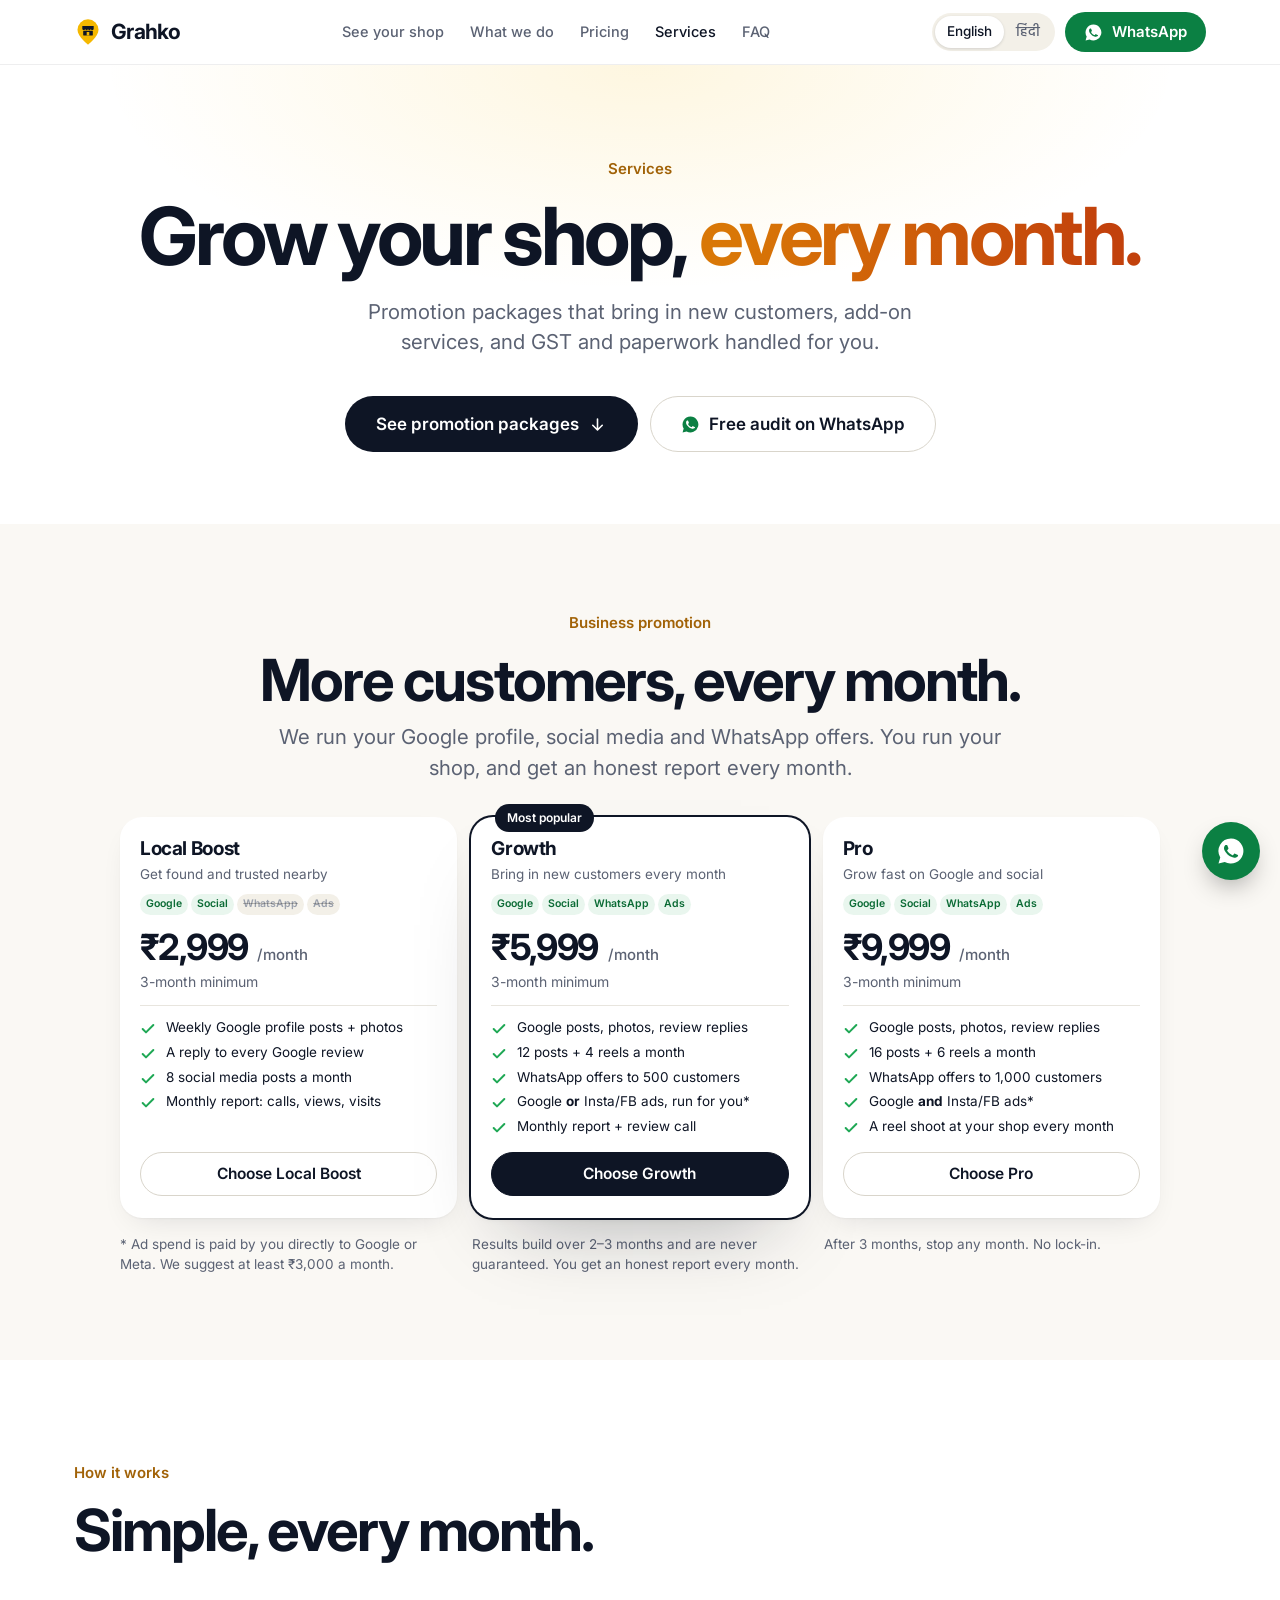
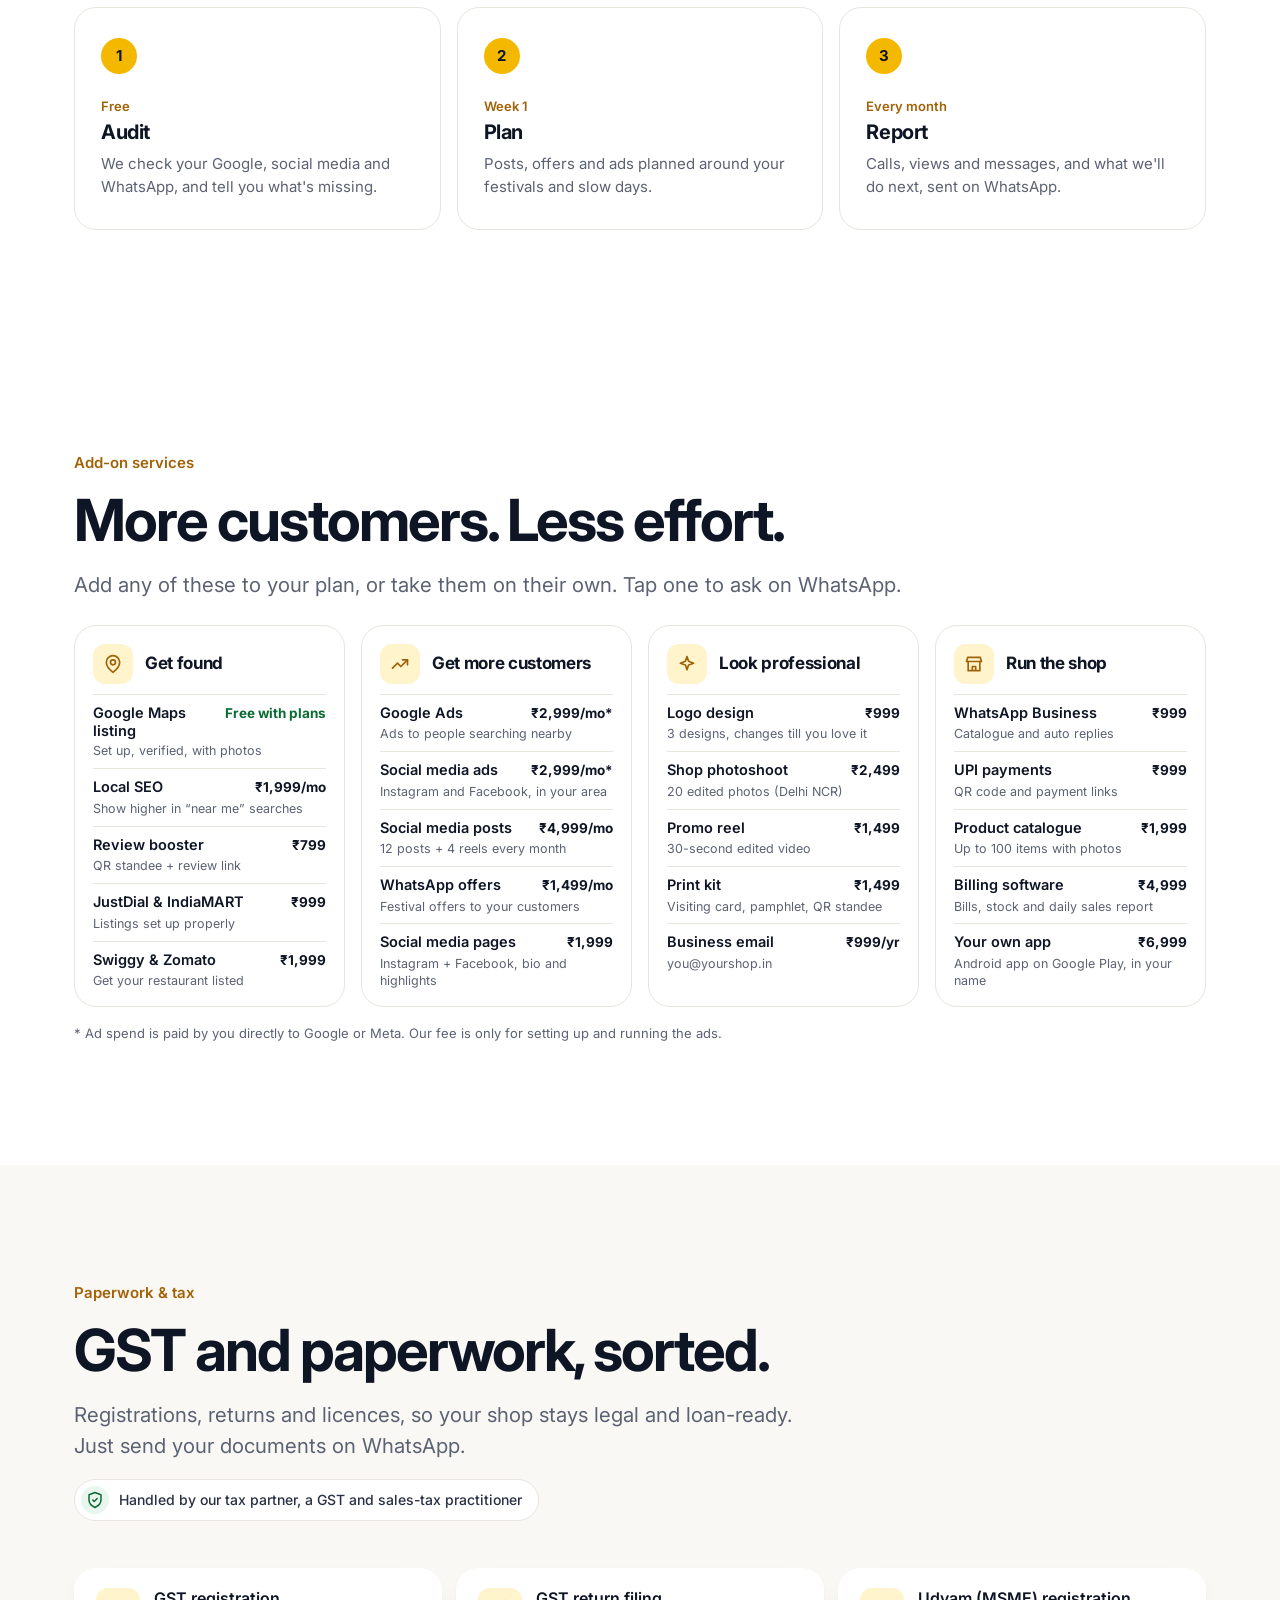
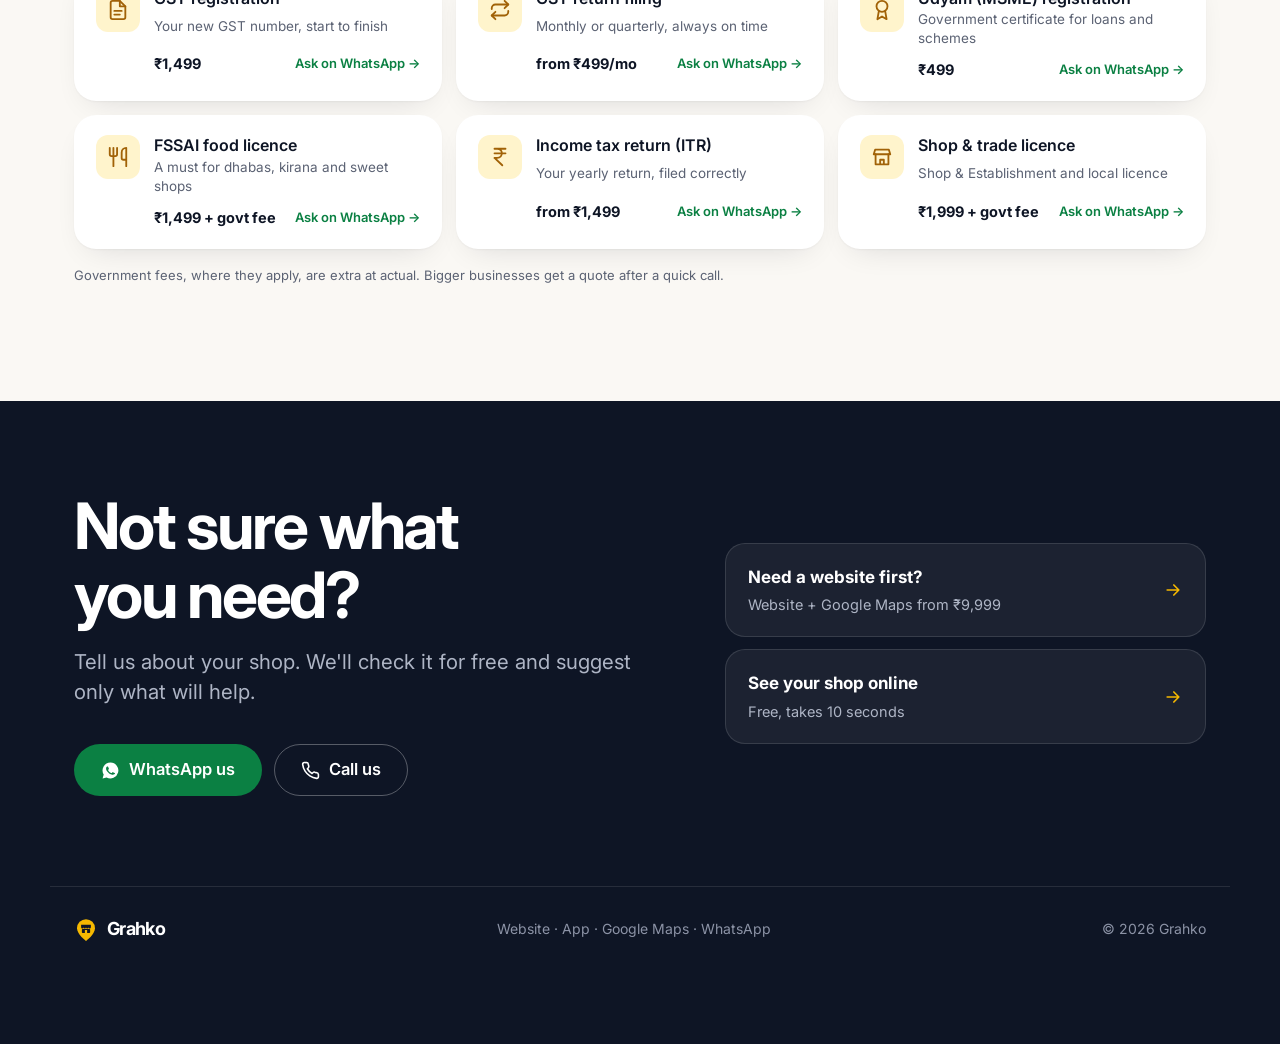
==== commit eee510c5: "Services: add a Paperwork & tax section (GST, Udyam, FSSAI, ITR, licences) - New section on the Serv" ====
--- a/services.html
+++ b/services.html
@@ -3,8 +3,8 @@
 <head>
 <meta charset="utf-8">
 <meta name="viewport" content="width=device-width, initial-scale=1">
-<title>Services: business promotion and add-ons | Grahko</title>
-<meta name="description" content="Monthly business promotion for shops (Google profile, social media, WhatsApp offers and ads) and 20 add-on services: logo, photoshoot, reels, UPI payments, billing software and more. From Grahko.">
+<title>Services: promotion, add-ons and GST | Grahko</title>
+<meta name="description" content="Monthly business promotion for shops (Google profile, social media, WhatsApp offers and ads) and 20 add-on services: logo, photoshoot, reels, UPI payments, billing software and more. Plus GST registration and returns, Udyam, FSSAI, ITR and shop licences. From Grahko.">
 <meta name="robots" content="index,follow,max-image-preview:large">
 <link rel="canonical" href="https://grahko.in/services">
 <link rel="alternate" hreflang="en-IN" href="https://grahko.in/services">
@@ -29,12 +29,18 @@
 {
  "@context": "https://schema.org",
  "@type": "OfferCatalog",
- "name": "Grahko business promotion packages",
+ "name": "Grahko services: promotion packages and paperwork",
  "url": "https://grahko.in/services",
  "provider": { "@id": "https://grahko.in/#business" },
  "itemListElement": [
   { "@type": "Offer", "price": "2999", "priceCurrency": "INR", "itemOffered": { "@type": "Service", "name": "Local Boost", "description": "Weekly Google Business Profile posts and photos, replies to every review, 8 social media posts a month and a monthly report" } },
   { "@type": "Offer", "price": "5999", "priceCurrency": "INR", "itemOffered": { "@type": "Service", "name": "Growth", "description": "Google profile upkeep, 12 posts and 4 reels a month, WhatsApp offers to 500 customers, and Google or Instagram/Facebook ads managed (ad spend separate)" } },
+  { "@type": "Offer", "price": "1499", "priceCurrency": "INR", "itemOffered": { "@type": "Service", "name": "GST registration" } },
+  { "@type": "Offer", "price": "499", "priceCurrency": "INR", "itemOffered": { "@type": "Service", "name": "GST return filing (monthly)" } },
+  { "@type": "Offer", "price": "499", "priceCurrency": "INR", "itemOffered": { "@type": "Service", "name": "Udyam (MSME) registration" } },
+  { "@type": "Offer", "price": "1499", "priceCurrency": "INR", "itemOffered": { "@type": "Service", "name": "FSSAI food licence (government fee extra)" } },
+  { "@type": "Offer", "price": "1499", "priceCurrency": "INR", "itemOffered": { "@type": "Service", "name": "Income tax return (ITR) filing" } },
+  { "@type": "Offer", "price": "1999", "priceCurrency": "INR", "itemOffered": { "@type": "Service", "name": "Shop and trade licence (government fee extra)" } },
   { "@type": "Offer", "price": "9999", "priceCurrency": "INR", "itemOffered": { "@type": "Service", "name": "Pro", "description": "Google profile upkeep, 16 posts and 6 reels a month, WhatsApp offers to 1,000 customers, Google and Instagram/Facebook ads managed, a monthly reel shoot and a planning call" } }
  ]
 }
@@ -76,6 +82,12 @@
   <symbol id="i-chart" viewBox="0 0 24 24"><path d="M3 3v18h18M7 16v-4M12 16V8M17 16v-7"/></symbol>
   <symbol id="i-spark" viewBox="0 0 24 24"><path d="M12 3l1.9 5.8L20 11l-6.1 2.2L12 19l-1.9-5.8L4 11l6.1-2.2z"/></symbol>
   <symbol id="i-gift" viewBox="0 0 24 24"><rect x="3" y="8" width="18" height="4" rx="1"/><path d="M12 8v13M19 12v7a2 2 0 0 1-2 2H7a2 2 0 0 1-2-2v-7M7.5 8a2.5 2.5 0 0 1 0-5C11 3 12 8 12 8s1-5 4.5-5a2.5 2.5 0 0 1 0 5"/></symbol>
+  <symbol id="i-doc" viewBox="0 0 24 24"><path d="M14 2H6a2 2 0 0 0-2 2v16a2 2 0 0 0 2 2h12a2 2 0 0 0 2-2V8z"/><path d="M14 2v6h6M8 13h8M8 17h6"/></symbol>
+  <symbol id="i-repeat" viewBox="0 0 24 24"><path d="m17 2 4 4-4 4"/><path d="M3 11v-1a4 4 0 0 1 4-4h14"/><path d="m7 22-4-4 4-4"/><path d="M21 13v1a4 4 0 0 1-4 4H3"/></symbol>
+  <symbol id="i-award" viewBox="0 0 24 24"><circle cx="12" cy="8" r="6"/><path d="M15.5 13.5 17 22l-5-3-5 3 1.5-8.5"/></symbol>
+  <symbol id="i-food" viewBox="0 0 24 24"><path d="M3 2v7a2 2 0 0 0 2 2h4a2 2 0 0 0 2-2V2M7 2v20M21 15V2a5 5 0 0 0-5 5v6a2 2 0 0 0 2 2h3zm0 0v7"/></symbol>
+  <symbol id="i-rupee" viewBox="0 0 24 24"><path d="M6 3h12M6 8h12M6 13l8.5 8M6 13h3M9 13c6.7 0 6.7-10 0-10"/></symbol>
+  <symbol id="i-shield" viewBox="0 0 24 24"><path d="M12 22s8-4 8-10V5l-8-3-8 3v7c0 6 8 10 8 10z"/><path d="m9 12 2 2 4-4"/></symbol>
   <symbol id="i-cart" viewBox="0 0 24 24"><circle cx="8" cy="21" r="1"/><circle cx="19" cy="21" r="1"/><path d="M2 2h3l2.7 12.4a2 2 0 0 0 2 1.6h9.7a2 2 0 0 0 2-1.6L23 6H6"/></symbol>
 </svg>
 <!-- ============ NAV ============ -->
@@ -122,7 +134,7 @@
       <a href="/#calc" data-sec="calc"><svg class="i" aria-hidden="true"><use href="#i-calc"/></svg><span class="hi">कितना फायदा</span><span class="en">Your gain</span></a>
       <a href="/#why" data-sec="why"><svg class="i" aria-hidden="true"><use href="#i-scale"/></svg><span class="hi">हम ही क्यों</span><span class="en">Why Grahko</span></a>
       <a href="/#pricing" data-sec="pricing"><svg class="i" aria-hidden="true"><use href="#i-tag"/></svg><span class="hi">दाम</span><span class="en">Pricing</span></a>
-      <a href="services.html" data-page="services" aria-current="page"><svg class="i" aria-hidden="true"><use href="#i-spark"/></svg><span class="hi">सर्विस: प्रमोशन और ऐड-ऑन</span><span class="en">Services: promotion & add-ons</span></a>
+      <a href="services.html" data-page="services" aria-current="page"><svg class="i" aria-hidden="true"><use href="#i-spark"/></svg><span class="hi">सर्विस: प्रमोशन, ऐड-ऑन, GST</span><span class="en">Services: promotion, add-ons, GST</span></a>
       <a href="/#how" data-sec="how"><svg class="i" aria-hidden="true"><use href="#i-steps"/></svg><span class="hi">काम कैसे होता है</span><span class="en">How it works</span></a>
       <a href="/#work" data-sec="work"><svg class="i" aria-hidden="true"><use href="#i-info"/></svg><span class="hi">हमारे बारे में</span><span class="en">About us</span></a>
       <a href="/#faq" data-sec="faq"><svg class="i" aria-hidden="true"><use href="#i-help"/></svg><span class="hi">आपके सवाल</span><span class="en">FAQ</span></a>
@@ -140,7 +152,7 @@
   <div class="wrap">
     <span class="eyebrow"><span class="en">Services</span><span class="hi">सर्विस</span></span>
     <h1><span class="en">Grow your shop, <span class="soft">every month.</span></span><span class="hi">हर महीने, <span class="soft">ज़्यादा ग्राहक।</span></span></h1>
-    <p class="lede"><span class="en">Promotion packages that bring in new customers, and add-on services for everything else your shop needs.</span><span class="hi">नए ग्राहक लाने वाले प्रमोशन पैकेज, और दुकान की बाकी हर ज़रूरत के लिए ऐड-ऑन सर्विस।</span></p>
+    <p class="lede"><span class="en">Promotion packages that bring in new customers, add-on services, and GST and paperwork handled for you.</span><span class="hi">नए ग्राहक लाने वाले प्रमोशन पैकेज, ऐड-ऑन सर्विस, और GST व कागज़ी काम भी हमारे ज़िम्मे।</span></p>
     <div class="hero-cta">
       <a class="btn btn-dark" href="#promotion"><span class="en">See promotion packages</span><span class="hi">प्रमोशन पैकेज देखें</span><svg class="i" aria-hidden="true"><use href="#i-down"/></svg></a>
       <a class="btn btn-line js-audit" href="#"><svg class="i i-fill" style="color:var(--wa)" aria-hidden="true"><use href="#i-wa"/></svg><span class="en">Free audit on WhatsApp</span><span class="hi">WhatsApp पर फ्री जाँच</span></a>
@@ -280,6 +292,28 @@
     <p class="ad-note"><span class="en">* Ad spend is paid by you directly to Google or Meta. Our fee is only for setting up and running the ads.</span><span class="hi">* ऐड का खर्चा आप सीधे Google या Meta को देते हैं। हमारी फीस सिर्फ ऐड सेट करने और चलाने की है।</span></p>
   </div>
 </section>
+
+<!-- ============ PAPERWORK & TAX ============ -->
+<section class="sand" id="tax">
+  <div class="wrap">
+    <div class="head reveal">
+      <span class="eyebrow"><span class="en">Paperwork & tax</span><span class="hi">कागज़ी काम और टैक्स</span></span>
+      <h2><span class="en">GST and paperwork, sorted.</span><span class="hi">GST और कागज़ी काम, हमारे ज़िम्मे।</span></h2>
+      <p class="lede"><span class="en">Registrations, returns and licences, so your shop stays legal and loan-ready. Just send your documents on WhatsApp.</span><span class="hi">रजिस्ट्रेशन, रिटर्न और लाइसेंस, ताकि दुकान कानूनी रूप से पक्की रहे और लोन के लिए तैयार रहे। बस अपने कागज़ WhatsApp पर भेज दीजिए।</span></p>
+      <span class="tax-trust"><svg class="i" aria-hidden="true"><use href="#i-shield"/></svg><span class="en">Handled by our tax partner, a GST and sales-tax practitioner</span><span class="hi">हमारे टैक्स पार्टनर करेंगे, जो GST और सेल्स टैक्स प्रैक्टिशनर हैं</span></span>
+    </div>
+    <div class="tax-grid">
+      <a class="tax-item js-addon reveal" href="#" data-en="GST registration" data-hi="GST रजिस्ट्रेशन"><span class="tax-ic"><svg class="i" aria-hidden="true"><use href="#i-doc"/></svg></span><b><span class="en">GST registration</span><span class="hi">GST रजिस्ट्रेशन</span></b><small><span class="en">Your new GST number, start to finish</span><span class="hi">नया GST नंबर, शुरू से आखिर तक</span></small><em><span><span class="en">₹1,499</span><span class="hi">₹1,499</span></span><i><span class="en">Ask on WhatsApp →</span><span class="hi">WhatsApp पर पूछें →</span></i></em></a>
+      <a class="tax-item js-addon reveal" href="#" data-en="GST return filing" data-hi="GST रिटर्न फाइलिंग"><span class="tax-ic"><svg class="i" aria-hidden="true"><use href="#i-repeat"/></svg></span><b><span class="en">GST return filing</span><span class="hi">GST रिटर्न फाइलिंग</span></b><small><span class="en">Monthly or quarterly, always on time</span><span class="hi">हर महीने या तिमाही, हमेशा समय पर</span></small><em><span><span class="en">from ₹499/mo</span><span class="hi">₹499/माह से</span></span><i><span class="en">Ask on WhatsApp →</span><span class="hi">WhatsApp पर पूछें →</span></i></em></a>
+      <a class="tax-item js-addon reveal" href="#" data-en="Udyam (MSME) registration" data-hi="Udyam (MSME) रजिस्ट्रेशन"><span class="tax-ic"><svg class="i" aria-hidden="true"><use href="#i-award"/></svg></span><b><span class="en">Udyam (MSME) registration</span><span class="hi">Udyam (MSME) रजिस्ट्रेशन</span></b><small><span class="en">Government certificate for loans and schemes</span><span class="hi">लोन और सरकारी योजनाओं के लिए सर्टिफिकेट</span></small><em><span><span class="en">₹499</span><span class="hi">₹499</span></span><i><span class="en">Ask on WhatsApp →</span><span class="hi">WhatsApp पर पूछें →</span></i></em></a>
+      <a class="tax-item js-addon reveal" href="#" data-en="FSSAI food licence" data-hi="FSSAI फूड लाइसेंस"><span class="tax-ic"><svg class="i" aria-hidden="true"><use href="#i-food"/></svg></span><b><span class="en">FSSAI food licence</span><span class="hi">FSSAI फूड लाइसेंस</span></b><small><span class="en">A must for dhabas, kirana and sweet shops</span><span class="hi">ढाबा, किराना और मिठाई की दुकान के लिए ज़रूरी</span></small><em><span><span class="en">₹1,499 + govt fee</span><span class="hi">₹1,499 + सरकारी फीस</span></span><i><span class="en">Ask on WhatsApp →</span><span class="hi">WhatsApp पर पूछें →</span></i></em></a>
+      <a class="tax-item js-addon reveal" href="#" data-en="Income tax return (ITR)" data-hi="इनकम टैक्स रिटर्न (ITR)"><span class="tax-ic"><svg class="i" aria-hidden="true"><use href="#i-rupee"/></svg></span><b><span class="en">Income tax return (ITR)</span><span class="hi">इनकम टैक्स रिटर्न (ITR)</span></b><small><span class="en">Your yearly return, filed correctly</span><span class="hi">आपका सालाना रिटर्न, सही तरीके से</span></small><em><span><span class="en">from ₹1,499</span><span class="hi">₹1,499 से</span></span><i><span class="en">Ask on WhatsApp →</span><span class="hi">WhatsApp पर पूछें →</span></i></em></a>
+      <a class="tax-item js-addon reveal" href="#" data-en="Shop & trade licence" data-hi="दुकान और ट्रेड लाइसेंस"><span class="tax-ic"><svg class="i" aria-hidden="true"><use href="#i-store"/></svg></span><b><span class="en">Shop & trade licence</span><span class="hi">दुकान और ट्रेड लाइसेंस</span></b><small><span class="en">Shop & Establishment and local licence</span><span class="hi">शॉप एंड एस्टैब्लिशमेंट और लोकल लाइसेंस</span></small><em><span><span class="en">₹1,999 + govt fee</span><span class="hi">₹1,999 + सरकारी फीस</span></span><i><span class="en">Ask on WhatsApp →</span><span class="hi">WhatsApp पर पूछें →</span></i></em></a>
+    </div>
+    <p class="ad-note"><span class="en">Government fees, where they apply, are extra at actual. Bigger businesses get a quote after a quick call.</span><span class="hi">जहाँ सरकारी फीस लगती है, वो असली खर्च के हिसाब से अलग। बड़े बिज़नेस के लिए बात करके दाम तय होगा।</span></p>
+  </div>
+</section>
+
 
 <!-- ============ CONTACT ============ -->
 <section class="contact cta-band" id="contact">
@@ -338,7 +372,7 @@
     lang = l;
     document.documentElement.dataset.lang = l;
     document.documentElement.lang = l;
-    document.title = l === "hi" ? "सर्विस: बिज़नेस प्रमोशन और ऐड-ऑन | Grahko" : "Services: business promotion and add-ons | Grahko";
+    document.title = l === "hi" ? "सर्विस: प्रमोशन, ऐड-ऑन और GST | Grahko" : "Services: promotion, add-ons and GST | Grahko";
     $$("[data-set-lang]").forEach(b => b.setAttribute("aria-pressed", b.dataset.setLang === l ? "true" : "false"));
     links(); festival();
   }
--- a/styles.css
+++ b/styles.css
@@ -766,6 +766,31 @@
   @media(min-width:1100px) and (max-height:860px){#promotion .lede{display:none}}
   @media(max-width:1060px){.promo-plans{grid-template-columns:1fr 1fr}}
   @media(max-width:860px){.promo-notes{grid-template-columns:1fr;gap:8px}.steps-3{grid-template-columns:1fr}}
+
+  /* Paperwork & tax */
+  .tax-trust{display:inline-flex;align-items:center;gap:10px;margin-top:18px;background:#fff;border:1px solid var(--line);border-radius:999px;padding:6px 16px 6px 6px;font-size:14px;font-weight:500;color:var(--ink-2)}
+  .tax-trust .i{width:28px;height:28px;padding:5px;border-radius:50%;background:#E9F6EE;color:#0B6B35}
+  .tax-grid{display:grid;grid-template-columns:repeat(3,1fr);gap:14px}
+  .tax-item{display:grid;grid-template-columns:44px 1fr;grid-template-areas:"ic name" "ic desc" "ic price";column-gap:14px;row-gap:2px;align-items:start;background:#fff;border-radius:var(--r);padding:20px 22px;box-shadow:var(--shadow);text-decoration:none;color:var(--ink);transition:transform .25s var(--ease),box-shadow .25s}
+  .tax-item:hover{transform:translateY(-3px);box-shadow:var(--shadow-lg)}
+  .tax-ic{grid-area:ic;width:44px;height:44px;border-radius:12px;background:var(--gold-soft);color:var(--gold-ink);display:grid;place-items:center}
+  .tax-ic .i{width:22px;height:22px}
+  .tax-item b{grid-area:name;font-size:16px;font-weight:600;line-height:1.3}
+  .tax-item small{grid-area:desc;font-size:13.5px;color:var(--muted);line-height:1.4}
+  .tax-item em{grid-area:price;font-style:normal;font-weight:700;font-size:14.5px;margin-top:8px;display:flex;justify-content:space-between;align-items:center;gap:8px}
+  .tax-item em i{font-style:normal;font-weight:600;font-size:13px;color:#0B8043;white-space:nowrap}
+  .tax-item:hover em i{text-decoration:underline}
+  @media(min-width:1100px){#tax{min-height:calc(100svh - 64px);display:flex;flex-direction:column;justify-content:center;padding:clamp(36px,6vh,72px) 0}}
+  @media(min-width:1100px) and (max-height:780px){
+    #tax{padding:20px 0}
+    #tax .lede{display:none}
+    #tax .head{margin-bottom:18px}
+    .tax-trust{margin-top:10px}
+    .tax-item{padding:14px 18px}
+    .tax-item em{margin-top:4px}
+  }
+  @media(max-width:1000px){.tax-grid{grid-template-columns:1fr 1fr}}
+  @media(max-width:600px){.tax-grid{grid-template-columns:1fr;gap:10px}.tax-item{padding:16px 18px}.tax-item em{flex-wrap:wrap}.tax-item em > span{white-space:nowrap}}
 
   /* ================= Phones: less crowded ================= */
   @media(max-width:700px){
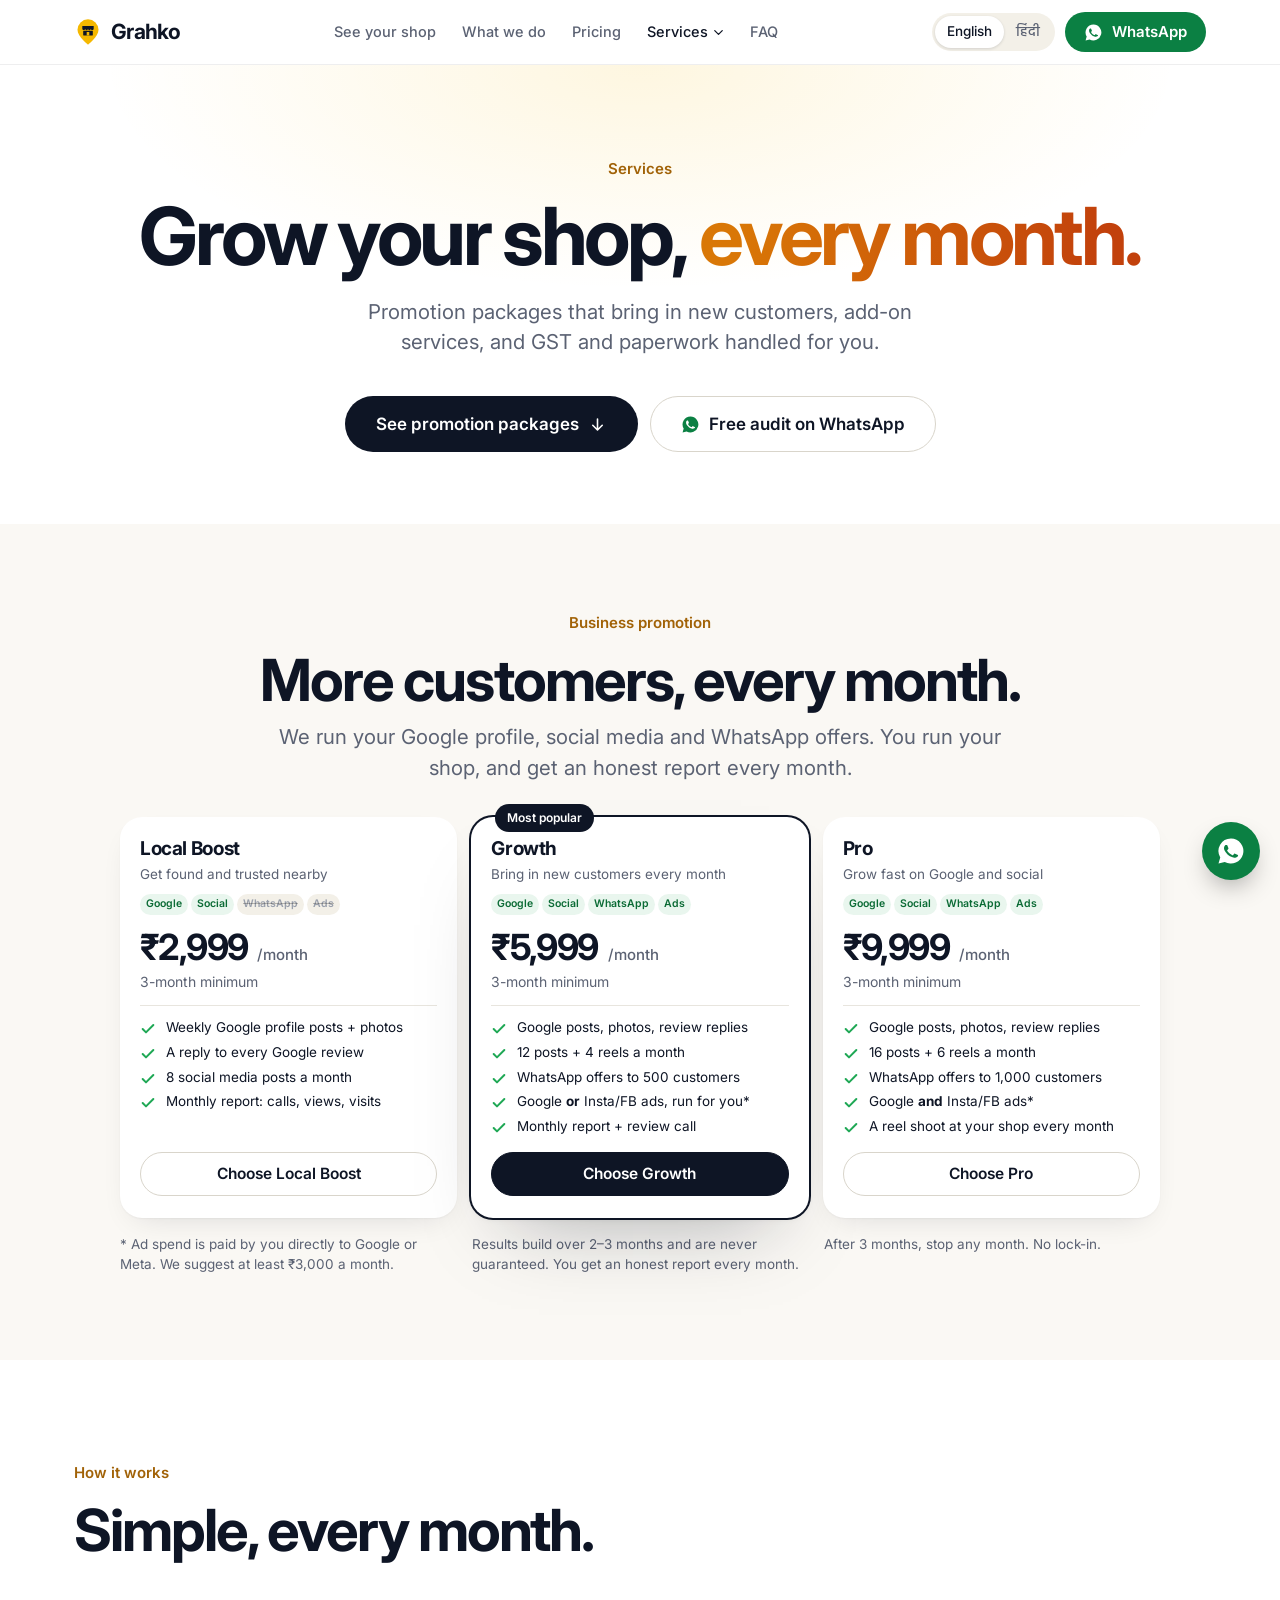
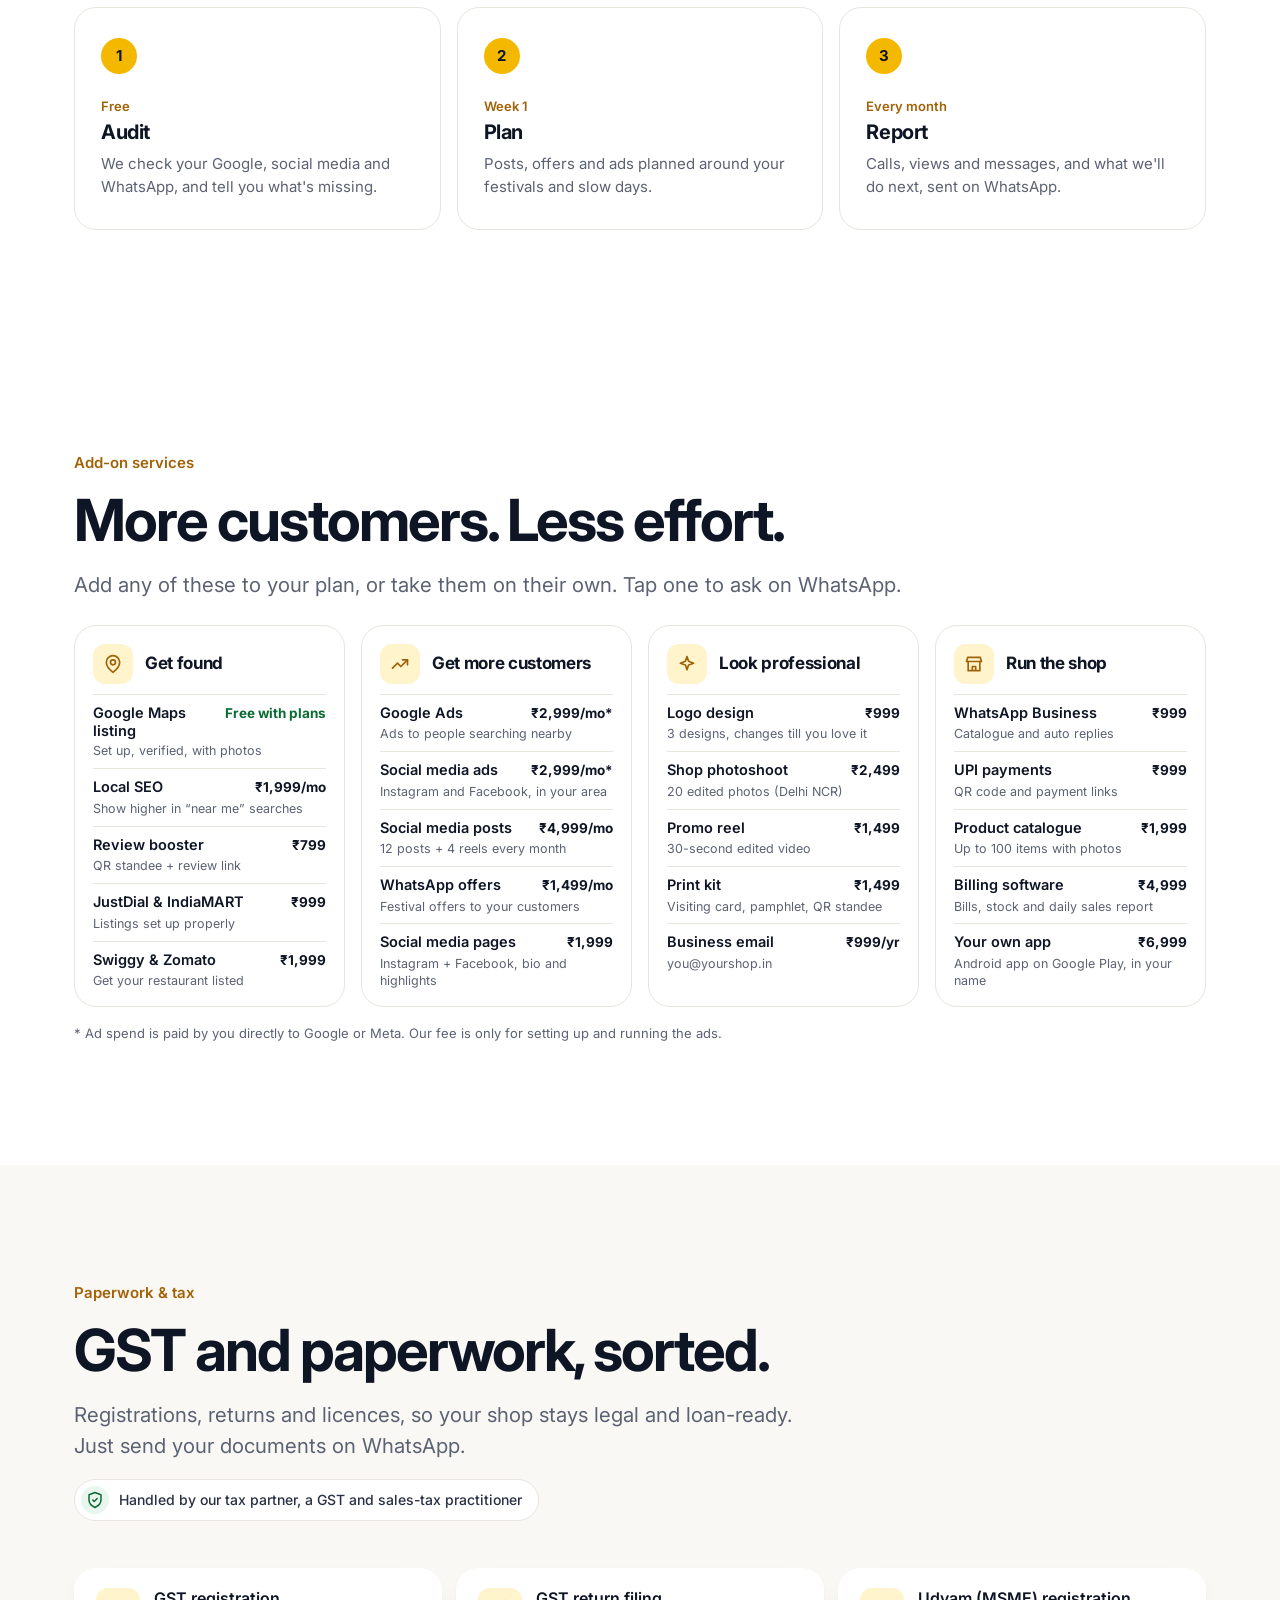
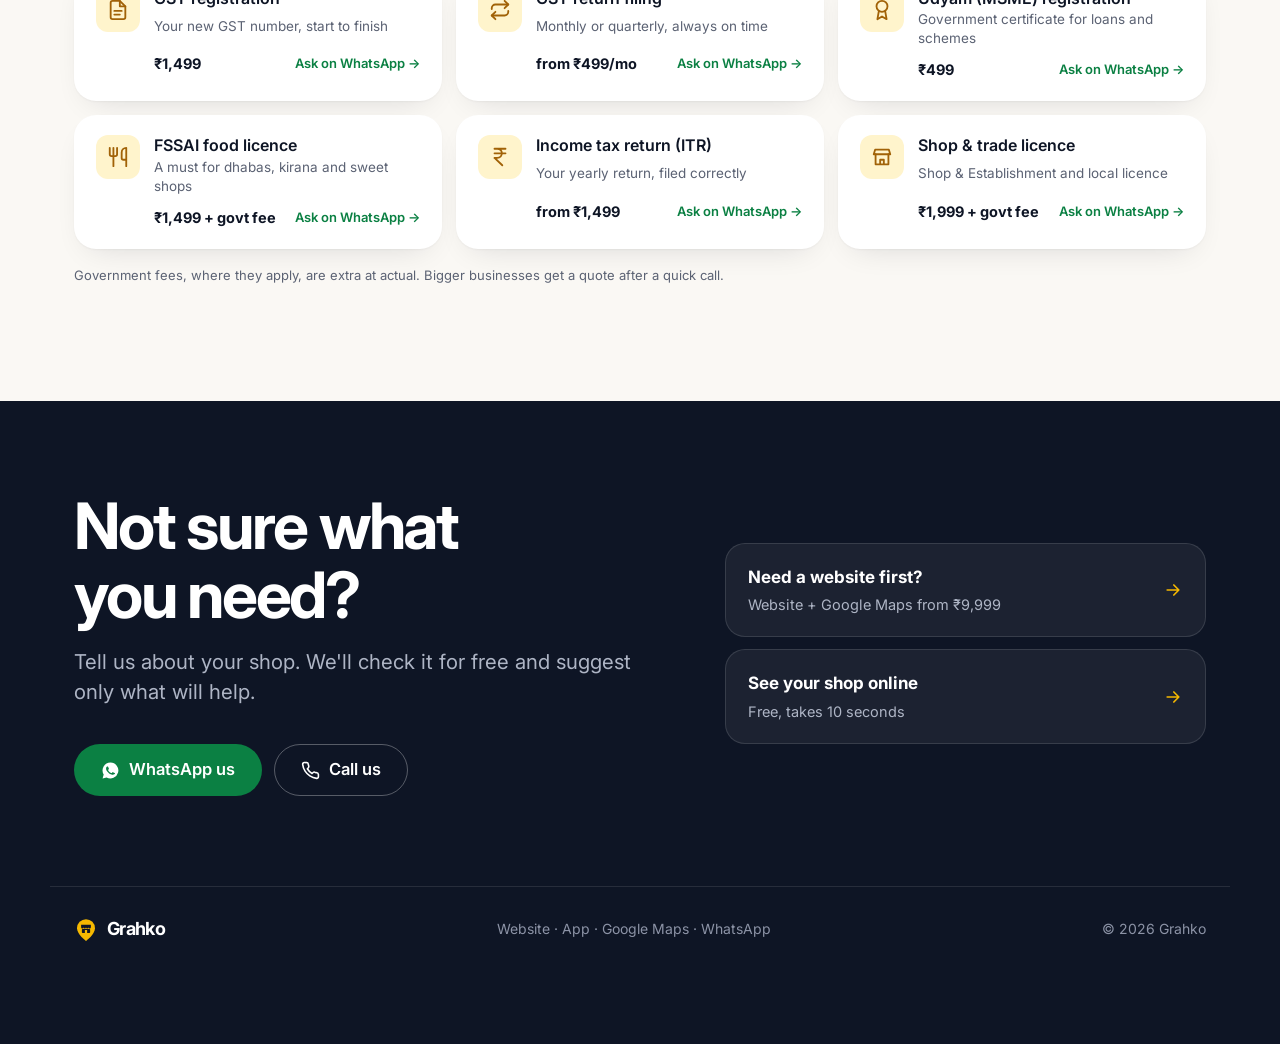
==== commit a5aee1f9: "Services dropdown in the nav; fix green menu text - Nav "Services" is now a dropdown: Business promo" ====
--- a/services.html
+++ b/services.html
@@ -88,6 +88,7 @@
   <symbol id="i-food" viewBox="0 0 24 24"><path d="M3 2v7a2 2 0 0 0 2 2h4a2 2 0 0 0 2-2V2M7 2v20M21 15V2a5 5 0 0 0-5 5v6a2 2 0 0 0 2 2h3zm0 0v7"/></symbol>
   <symbol id="i-rupee" viewBox="0 0 24 24"><path d="M6 3h12M6 8h12M6 13l8.5 8M6 13h3M9 13c6.7 0 6.7-10 0-10"/></symbol>
   <symbol id="i-shield" viewBox="0 0 24 24"><path d="M12 22s8-4 8-10V5l-8-3-8 3v7c0 6 8 10 8 10z"/><path d="m9 12 2 2 4-4"/></symbol>
+  <symbol id="i-chev" viewBox="0 0 24 24"><path d="m6 9 6 6 6-6"/></symbol>
   <symbol id="i-cart" viewBox="0 0 24 24"><circle cx="8" cy="21" r="1"/><circle cx="19" cy="21" r="1"/><path d="M2 2h3l2.7 12.4a2 2 0 0 0 2 1.6h9.7a2 2 0 0 0 2-1.6L23 6H6"/></symbol>
 </svg>
 <!-- ============ NAV ============ -->
@@ -98,7 +99,15 @@
       <a href="/#studio" data-sec="studio"><span class="hi">अपनी दुकान देखिए</span><span class="en">See your shop</span></a>
       <a href="/#services" data-sec="services"><span class="hi">हम क्या करते हैं</span><span class="en">What we do</span></a>
       <a href="/#pricing" data-sec="pricing"><span class="hi">दाम</span><span class="en">Pricing</span></a>
-      <a href="services.html" data-page="services" aria-current="page"><span class="hi">सर्विस</span><span class="en">Services</span></a>
+      <div class="nav-dd" id="svcDd">
+        <button type="button" class="nav-dd-btn" aria-expanded="false" aria-controls="svcMenu"><span class="hi">सर्विस</span><span class="en">Services</span><svg class="i dd-caret" aria-hidden="true"><use href="#i-chev"/></svg></button>
+        <div class="nav-dd-panel" id="svcMenu"><div class="dd-card">
+          <a href="#promotion"><span class="dd-ic"><svg class="i" aria-hidden="true"><use href="#i-calc"/></svg></span><span><b><span class="en">Business promotion</span><span class="hi">बिज़नेस प्रमोशन</span></b><small><span class="en">Monthly packages from ₹2,999</span><span class="hi">₹2,999/महीना से पैकेज</span></small></span></a>
+          <a href="#addons"><span class="dd-ic"><svg class="i" aria-hidden="true"><use href="#i-spark"/></svg></span><span><b><span class="en">Add-on services</span><span class="hi">ऐड-ऑन सर्विस</span></b><small><span class="en">Logo, photoshoot, ads and 17 more</span><span class="hi">लोगो, फोटोशूट, ऐड और 17 और</span></small></span></a>
+          <a href="#tax"><span class="dd-ic"><svg class="i" aria-hidden="true"><use href="#i-doc"/></svg></span><span><b><span class="en">GST & paperwork</span><span class="hi">GST और कागज़ी काम</span></b><small><span class="en">GST, Udyam, FSSAI, ITR, licences</span><span class="hi">GST, Udyam, FSSAI, ITR, लाइसेंस</span></small></span></a>
+          <a class="dd-all" href="services.html"><span class="en">See all services</span><span class="hi">सारी सर्विस देखें</span><svg class="i" aria-hidden="true"><use href="#i-arrow"/></svg></a>
+        </div></div>
+      </div>
       <a href="/#faq" data-sec="faq"><span class="hi">सवाल</span><span class="en">FAQ</span></a>
     </div>
     <div class="nav-right">
@@ -134,7 +143,10 @@
       <a href="/#calc" data-sec="calc"><svg class="i" aria-hidden="true"><use href="#i-calc"/></svg><span class="hi">कितना फायदा</span><span class="en">Your gain</span></a>
       <a href="/#why" data-sec="why"><svg class="i" aria-hidden="true"><use href="#i-scale"/></svg><span class="hi">हम ही क्यों</span><span class="en">Why Grahko</span></a>
       <a href="/#pricing" data-sec="pricing"><svg class="i" aria-hidden="true"><use href="#i-tag"/></svg><span class="hi">दाम</span><span class="en">Pricing</span></a>
-      <a href="services.html" data-page="services" aria-current="page"><svg class="i" aria-hidden="true"><use href="#i-spark"/></svg><span class="hi">सर्विस: प्रमोशन, ऐड-ऑन, GST</span><span class="en">Services: promotion, add-ons, GST</span></a>
+      <a href="services.html" data-page="services" aria-current="page"><svg class="i" aria-hidden="true"><use href="#i-spark"/></svg><span class="hi">सर्विस</span><span class="en">Services</span></a>
+      <a class="menu-sub" href="#promotion"><span class="en">Business promotion</span><span class="hi">बिज़नेस प्रमोशन</span></a>
+      <a class="menu-sub" href="#addons"><span class="en">Add-on services</span><span class="hi">ऐड-ऑन सर्विस</span></a>
+      <a class="menu-sub" href="#tax"><span class="en">GST & paperwork</span><span class="hi">GST और कागज़ी काम</span></a>
       <a href="/#how" data-sec="how"><svg class="i" aria-hidden="true"><use href="#i-steps"/></svg><span class="hi">काम कैसे होता है</span><span class="en">How it works</span></a>
       <a href="/#work" data-sec="work"><svg class="i" aria-hidden="true"><use href="#i-info"/></svg><span class="hi">हमारे बारे में</span><span class="en">About us</span></a>
       <a href="/#faq" data-sec="faq"><svg class="i" aria-hidden="true"><use href="#i-help"/></svg><span class="hi">आपके सवाल</span><span class="en">FAQ</span></a>
@@ -405,6 +417,16 @@
   offerPop.addEventListener("click", e => { if (e.target.closest("a")) setOffer(false); });
   document.addEventListener("click", e => { if (!offerPop.hidden && !e.target.closest("#fest")) setOffer(false); });
 
+  // Services dropdown in the nav: hover on desktop, tap to open on touch screens
+  const dd = $("#svcDd"), ddBtn = $("#svcDd .nav-dd-btn");
+  if (dd) {
+    const setDd = open => { dd.classList.toggle("open", open); ddBtn.setAttribute("aria-expanded", open ? "true" : "false"); };
+    ddBtn.addEventListener("click", e => { e.stopPropagation(); setDd(!dd.classList.contains("open")); });
+    dd.addEventListener("click", e => { if (e.target.closest("a")) setDd(false); });
+    document.addEventListener("click", e => { if (!e.target.closest("#svcDd")) setDd(false); });
+    document.addEventListener("keydown", e => { if (e.key === "Escape" && dd.classList.contains("open")) { setDd(false); ddBtn.focus(); } });
+  }
+
   // Menu
   const menu = $("#menu"), menuBtn = $("#menuBtn");
   function openMenu(){ menu.hidden = false; document.body.classList.add("menu-open"); requestAnimationFrame(() => menu.classList.add("open")); menuBtn.setAttribute("aria-expanded", "true"); $("#menuClose").focus(); }
@@ -435,6 +457,12 @@
   try { saved = localStorage.getItem("grahko-lang"); } catch (e) {}
   const ql = new URLSearchParams(location.search).get("lang");
   setLang(ql === "en" || ql === "hi" ? ql : (saved === "hi" ? "hi" : "en"));
+
+  // Opening a link like services#tax: land on the section once fonts have settled the layout
+  if (location.hash.length > 1) {
+    const target = document.getElementById(location.hash.slice(1));
+    if (target) (document.fonts ? document.fonts.ready : Promise.resolve()).then(() => requestAnimationFrame(() => target.scrollIntoView({ behavior: "instant" })));
+  }
 </script>
 </body>
 </html>
--- a/styles.css
+++ b/styles.css
@@ -198,7 +198,7 @@
   .scroll{flex:1;min-height:0;overflow-y:auto;scrollbar-width:none;overscroll-behavior:contain}
   .scroll::-webkit-scrollbar{display:none}
   .stars{color:#F5A400;letter-spacing:.5px;font-size:10px}
-  .open{color:#137a3d;font-weight:700}
+  .screen .open{color:#137a3d;font-weight:700}   /* "Open" status inside the phone preview only */
   [data-ptoast]{cursor:pointer}
 
   /* 1. Website */
@@ -766,6 +766,29 @@
   @media(min-width:1100px) and (max-height:860px){#promotion .lede{display:none}}
   @media(max-width:1060px){.promo-plans{grid-template-columns:1fr 1fr}}
   @media(max-width:860px){.promo-notes{grid-template-columns:1fr;gap:8px}.steps-3{grid-template-columns:1fr}}
+
+  /* Services dropdown in the nav */
+  .nav-dd{position:relative}
+  .nav-dd-btn{display:inline-flex;align-items:center;gap:3px;border:0;background:none;font-size:14.5px;font-weight:500;color:var(--muted);padding:7px 10px 7px 12px;border-radius:999px;cursor:pointer;transition:color .2s}
+  .nav-dd-btn:hover,.nav-dd.open .nav-dd-btn,.page-services .nav-dd-btn{color:var(--ink)}
+  .dd-caret{width:15px;height:15px;transition:transform .2s}
+  .nav-dd.open .dd-caret{transform:rotate(180deg)}
+  .nav-dd-panel{display:none;position:absolute;top:100%;left:50%;transform:translateX(-50%);padding-top:10px;z-index:60}
+  .nav-dd.open .nav-dd-panel{display:block}
+  @media (hover:hover){.nav-dd:hover .nav-dd-panel{display:block}.nav-dd:hover .dd-caret{transform:rotate(180deg)}}
+  .dd-card{width:330px;background:#fff;border:1px solid var(--line);border-radius:20px;padding:8px;box-shadow:var(--shadow-lg);animation:ddIn .18s var(--ease)}
+  @keyframes ddIn{from{opacity:0;transform:translateY(-4px)}}
+  .nav-links .dd-card a{display:flex;align-items:flex-start;gap:12px;padding:10px 12px;border-radius:14px;color:var(--ink);font-size:14.5px}
+  .nav-links .dd-card a:hover{background:var(--sand)}
+  .dd-ic{flex:none;width:36px;height:36px;border-radius:10px;background:var(--gold-soft);color:var(--gold-ink);display:grid;place-items:center}
+  .dd-ic .i{width:18px;height:18px}
+  .dd-card b{display:block;font-weight:600;line-height:1.3}
+  .dd-card small{display:block;font-size:12.5px;color:var(--muted);margin-top:1px;font-weight:400}
+  .nav-links .dd-card .dd-all{justify-content:center;align-items:center;gap:6px;margin-top:4px;padding:11px;border-top:1px solid var(--line);border-radius:0 0 14px 14px;font-size:13.5px;font-weight:600;color:var(--ink-2)}
+  .dd-all .i{width:15px;height:15px}
+  .menu-links a.menu-sub{min-height:0;padding:9px 10px 9px 48px;font-size:15.5px;font-weight:500;color:var(--muted)}
+  .menu-links a.menu-sub:hover{color:var(--ink)}
+  @media (prefers-reduced-motion:reduce){.dd-card{animation:none}}
 
   /* Paperwork & tax */
   .tax-trust{display:inline-flex;align-items:center;gap:10px;margin-top:18px;background:#fff;border:1px solid var(--line);border-radius:999px;padding:6px 16px 6px 6px;font-size:14px;font-weight:500;color:var(--ink-2)}
